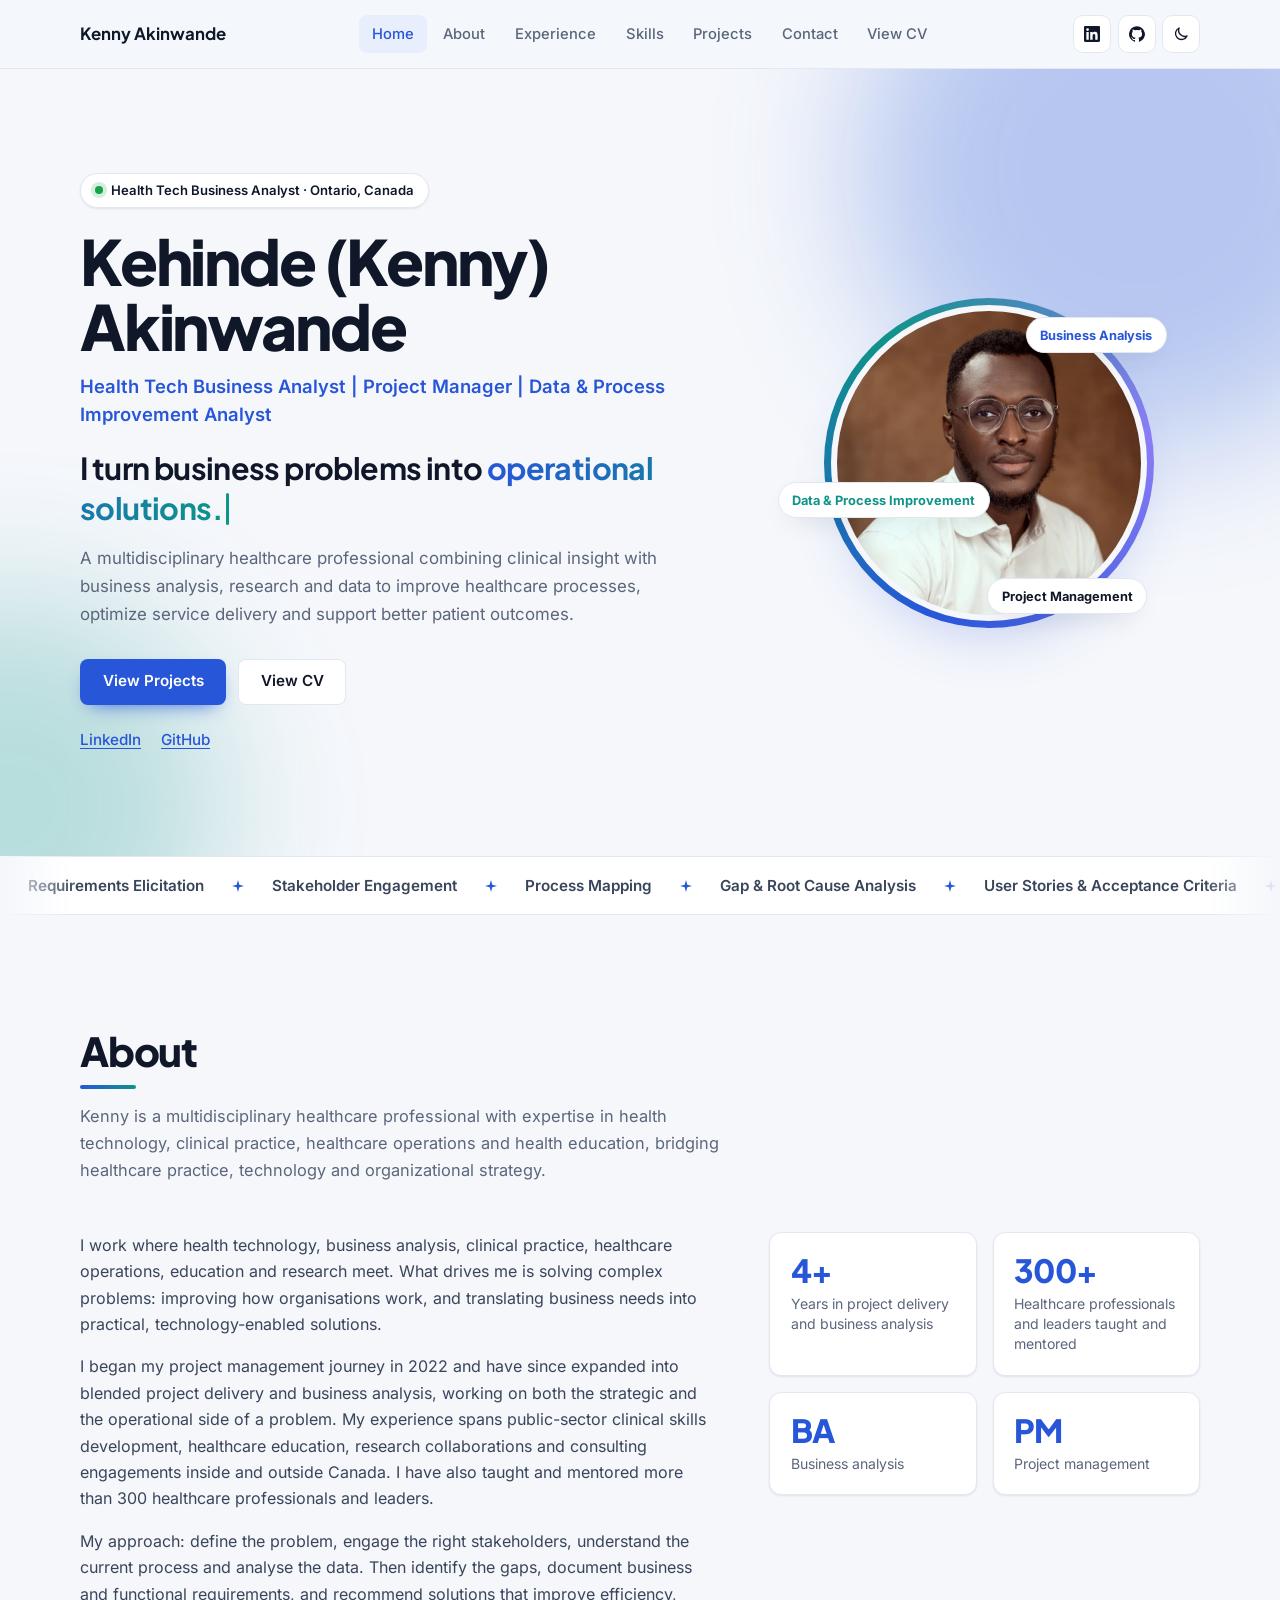
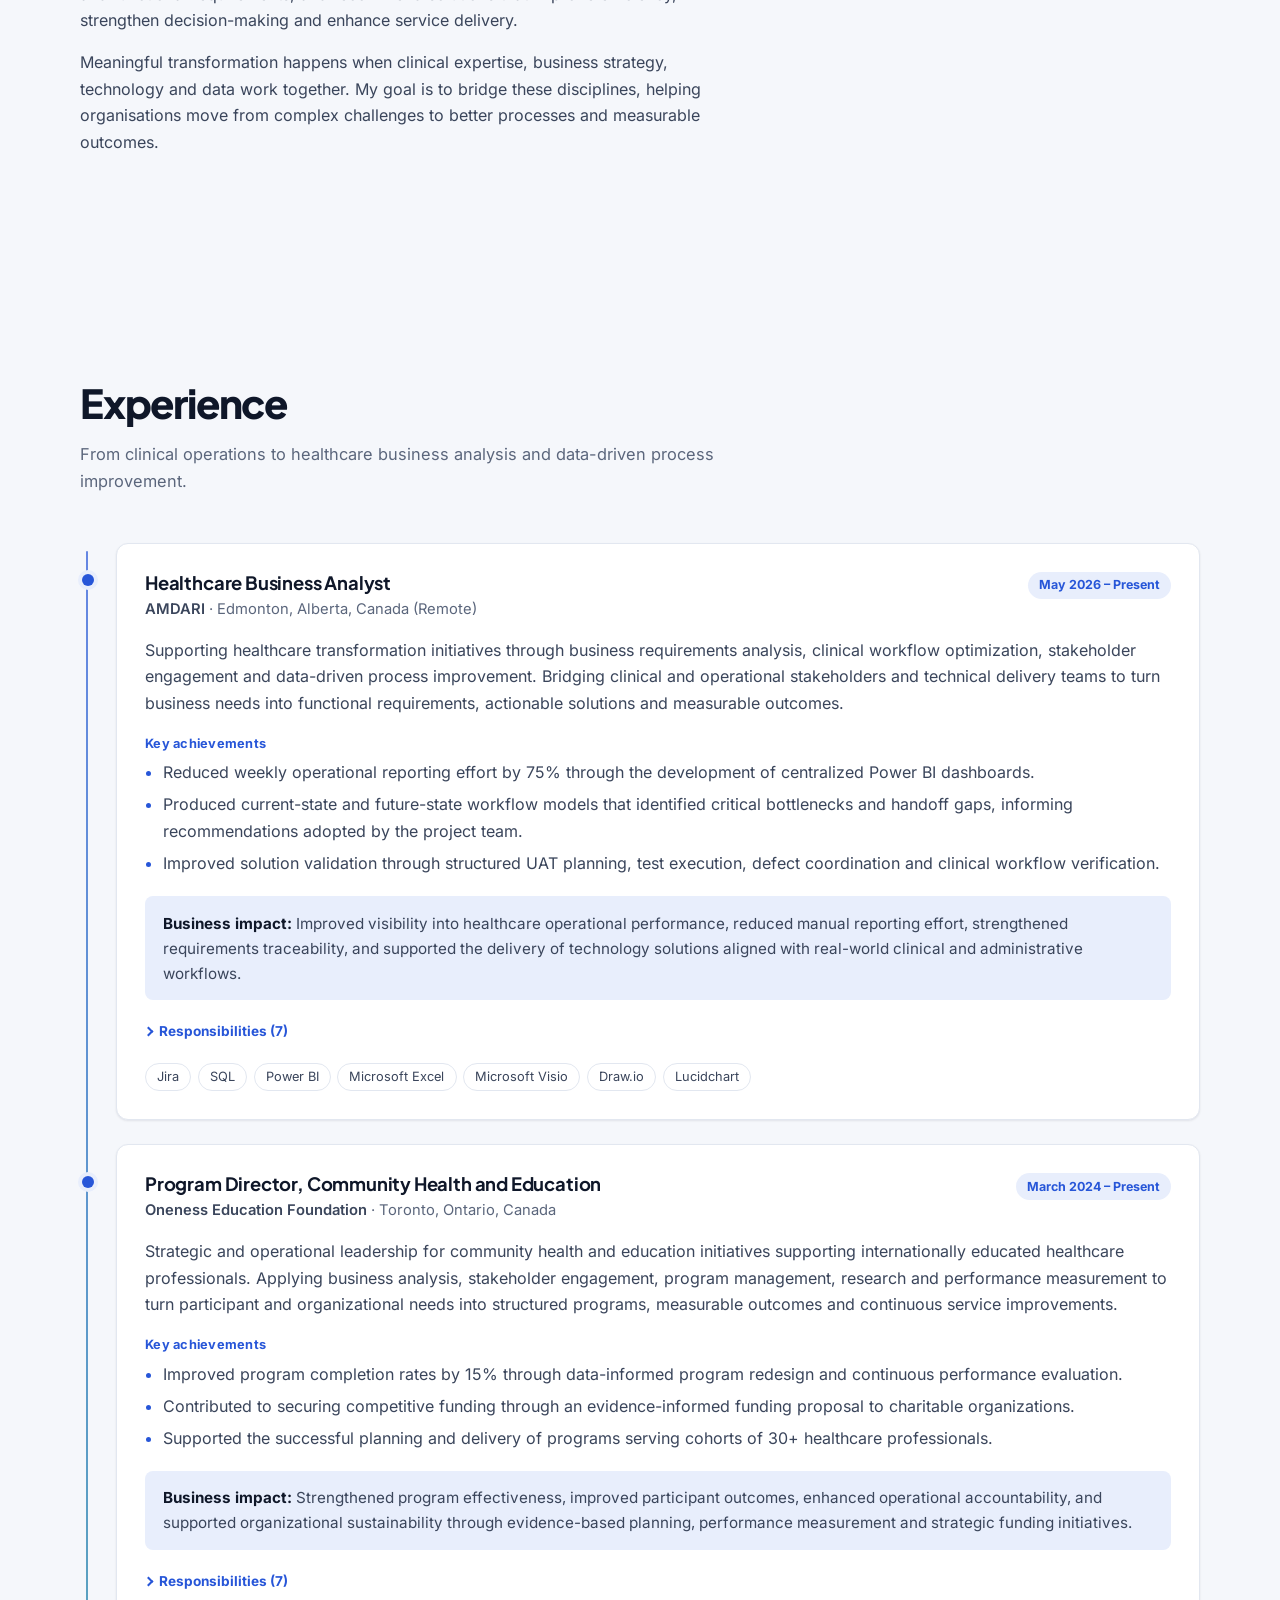
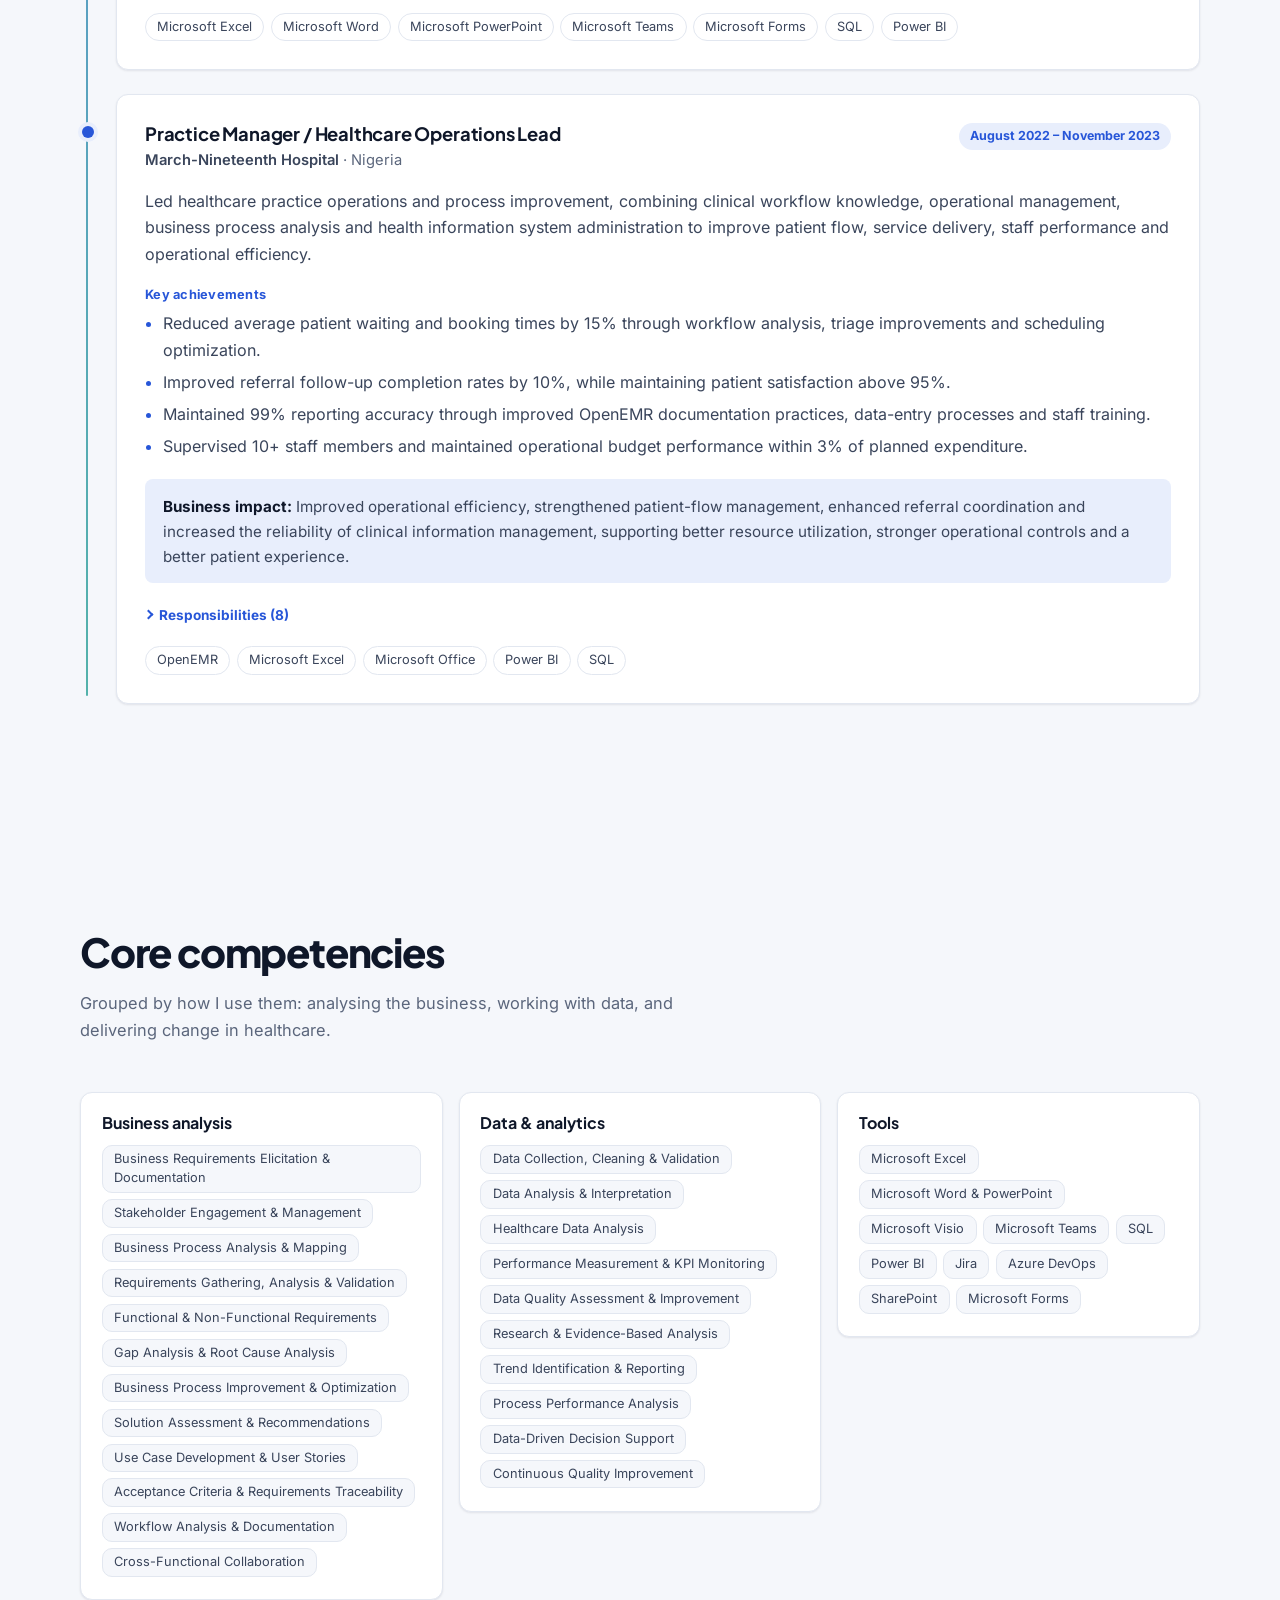
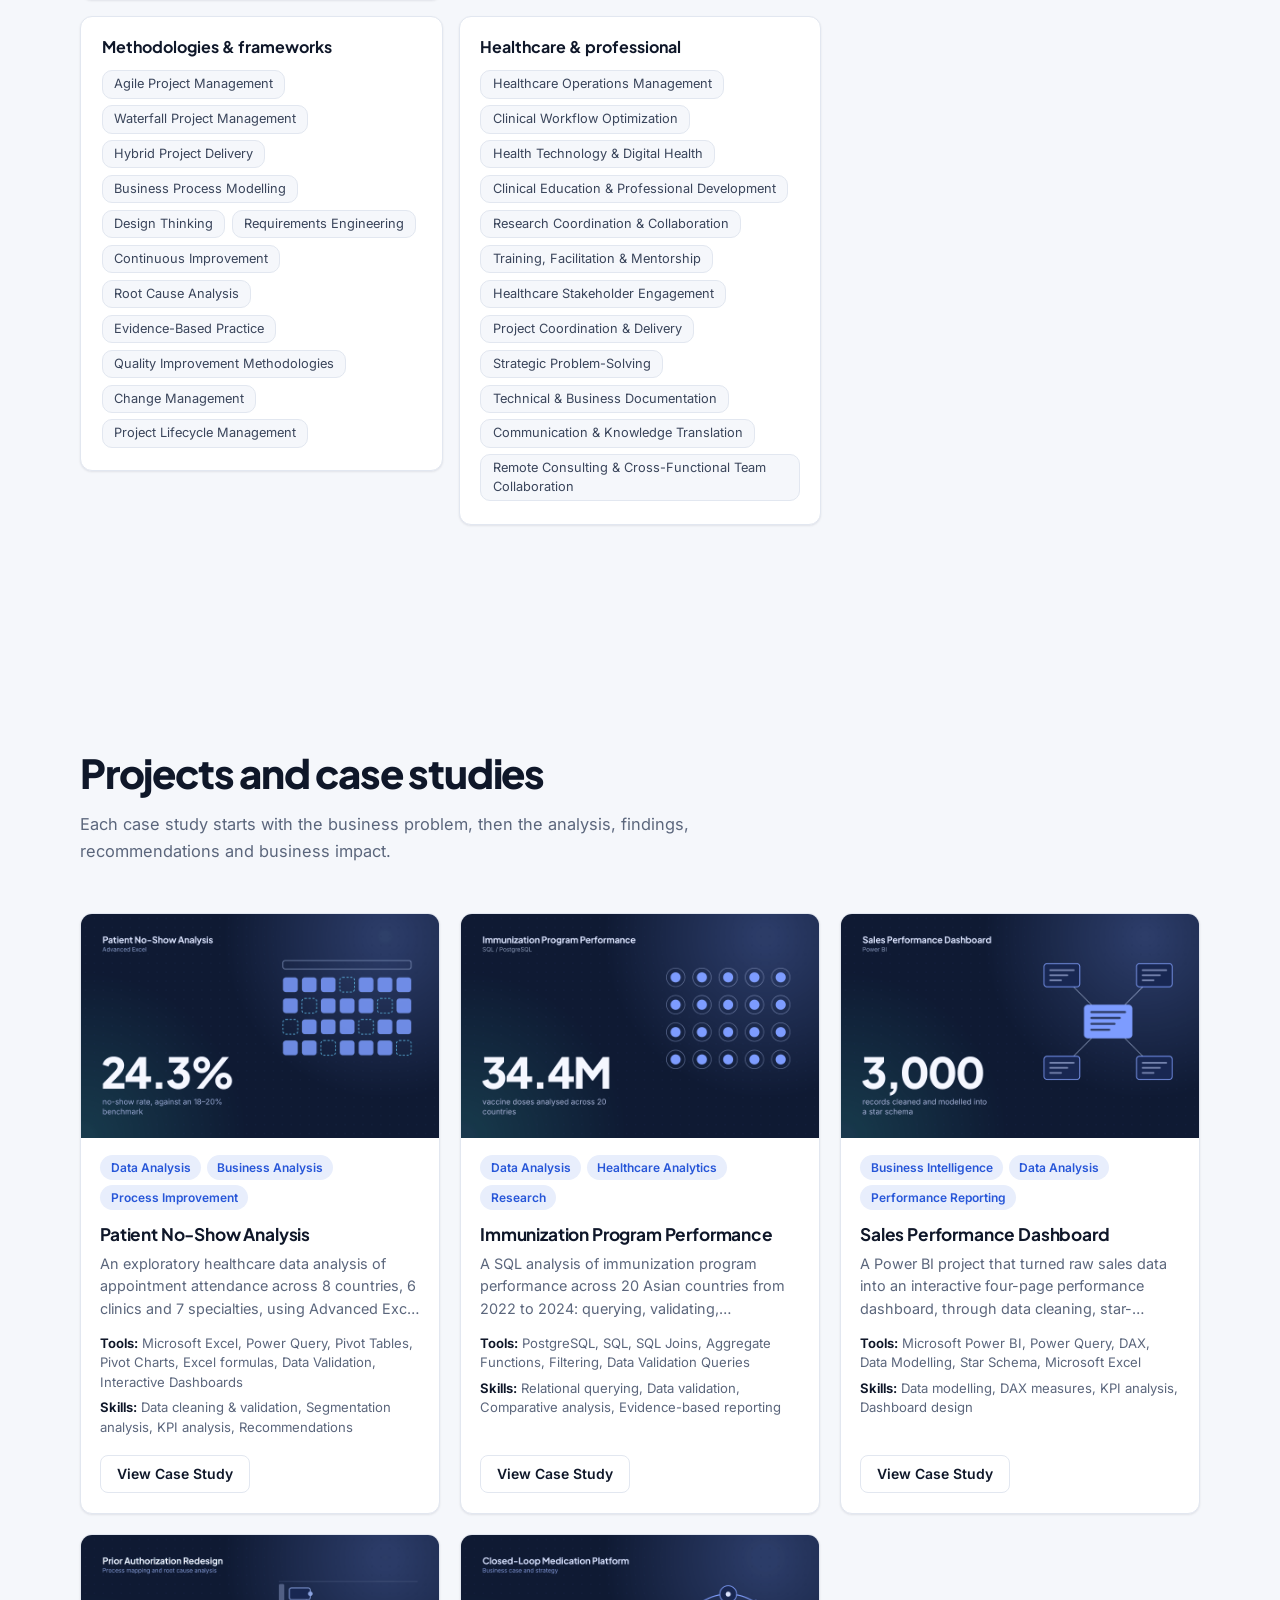
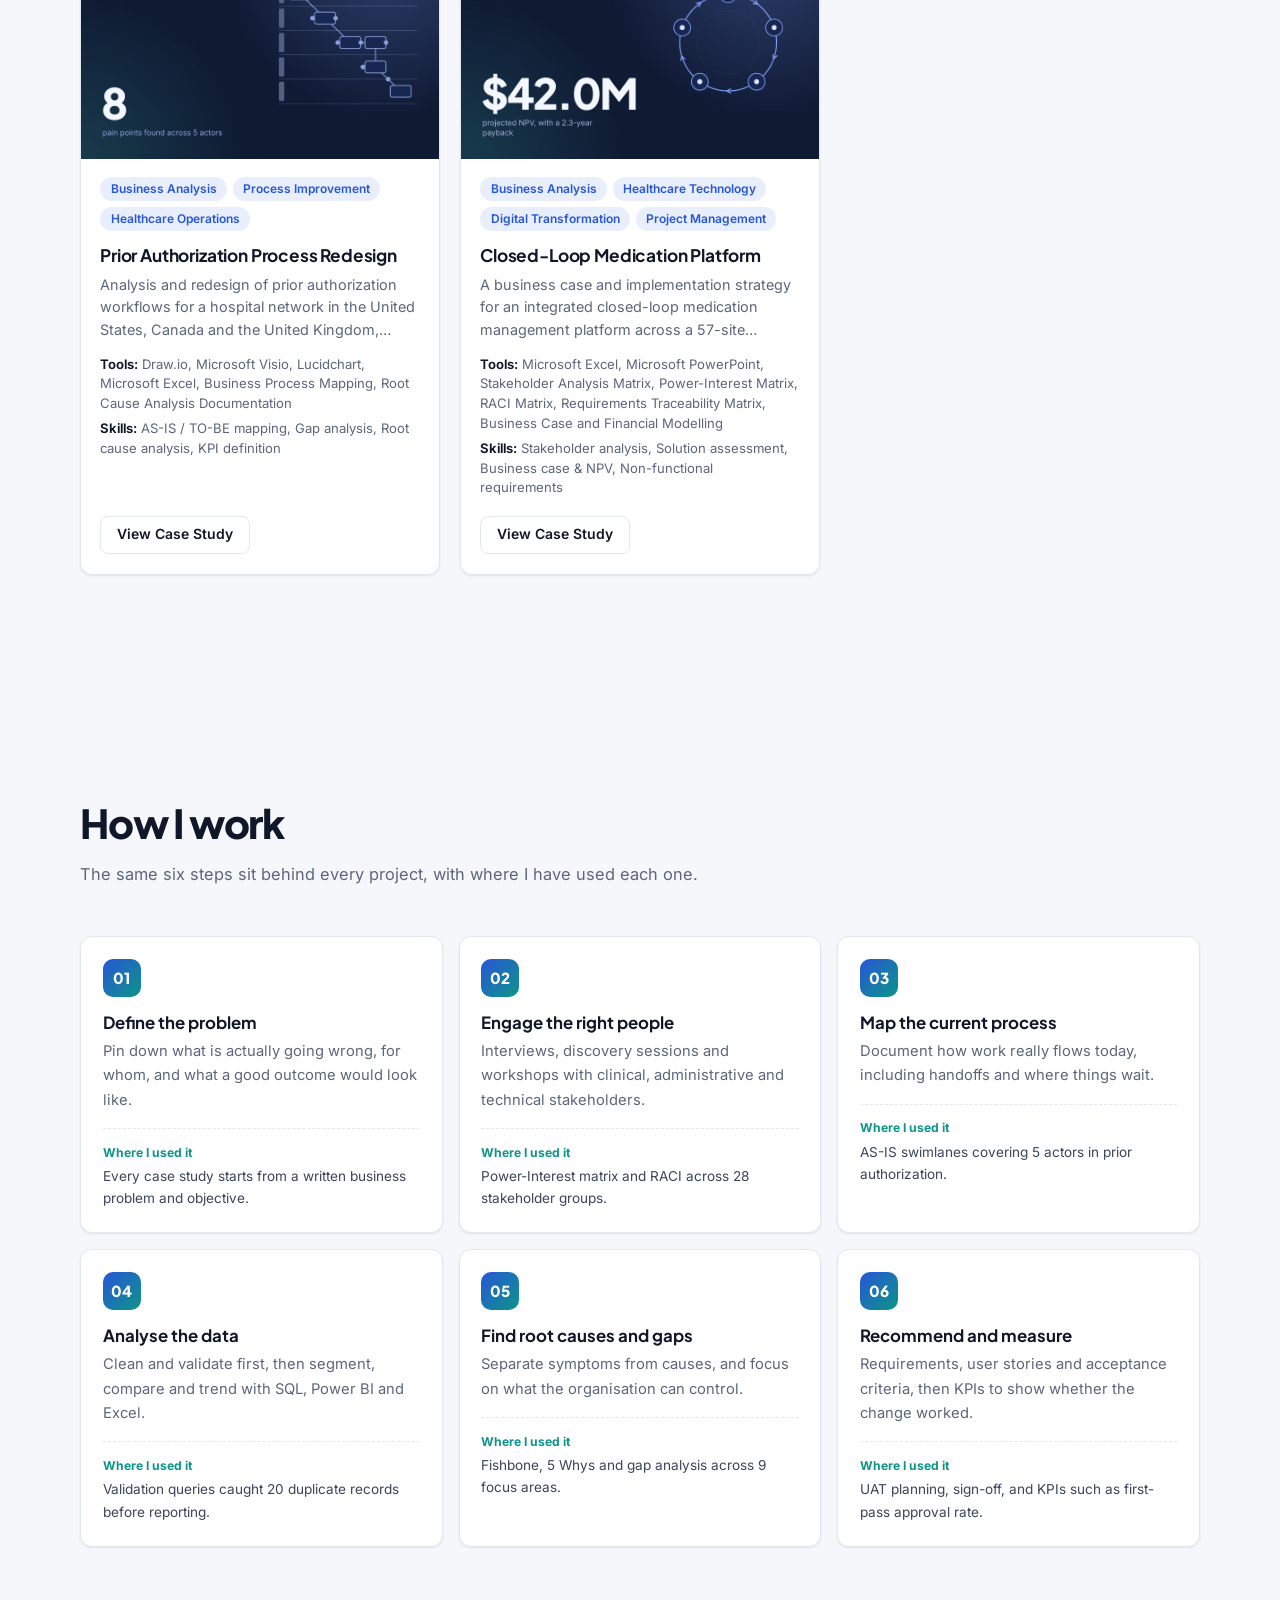
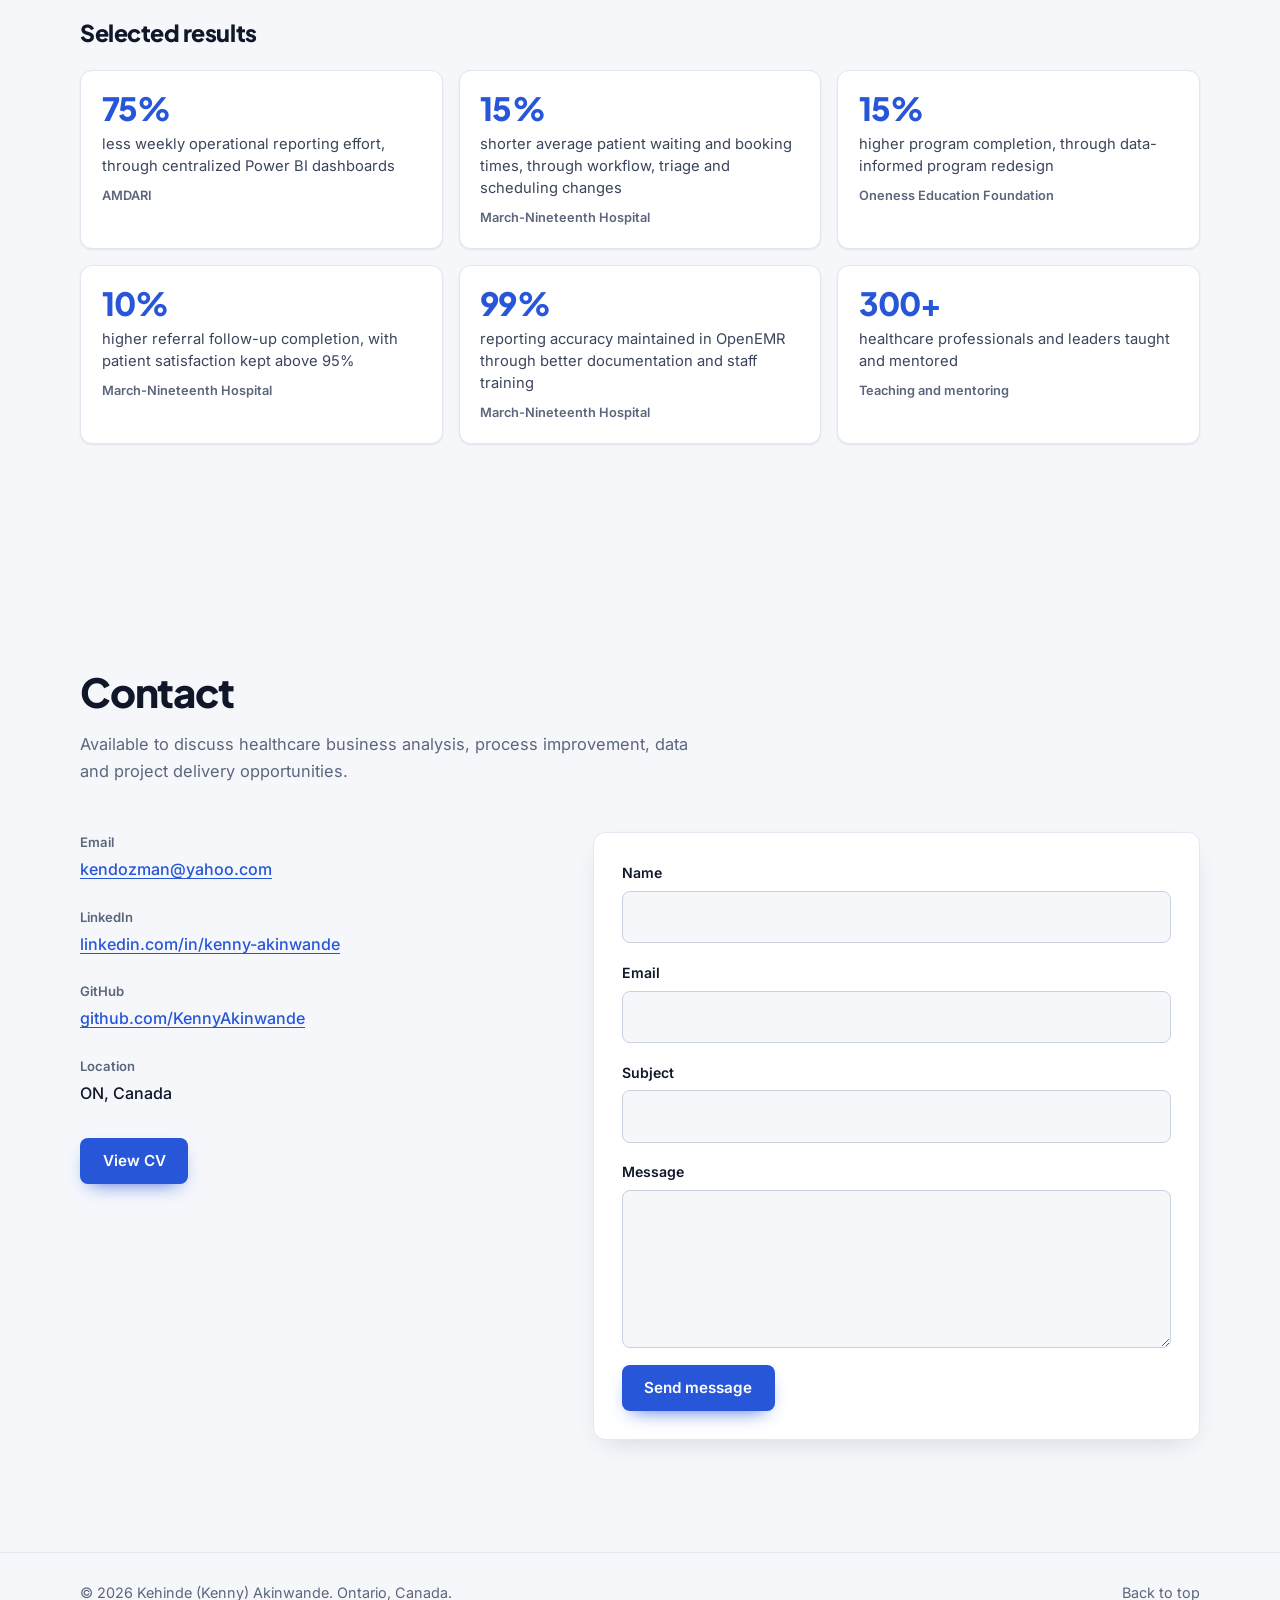
==== index.html @ 768fdff0 "Add files via upload" ====
<!DOCTYPE html>
<html lang="en-CA">
<head>
  <meta charset="utf-8">
  <meta name="viewport" content="width=device-width, initial-scale=1">

  <!-- ===================== EDIT: SEO & SHARING ===================== -->
  <title>Kenny Akinwande | Healthcare Business Analyst</title>
  <meta name="description" content="Kehinde (Kenny) Akinwande is a Health Tech Business Analyst in Ontario, Canada, combining clinical insight with requirements analysis, process improvement and healthcare data analysis.">
  <meta name="author" content="Kehinde (Kenny) Akinwande">
  <!-- EDIT: change this to your live address once GitHub Pages is on -->
  <link rel="canonical" href="https://kennyakinwande.github.io/">

  <meta property="og:type" content="profile">
  <meta property="og:title" content="Kenny Akinwande | Healthcare Business Analyst">
  <meta property="og:description" content="I turn business problems into operational solutions. Requirements, process improvement and healthcare data analysis.">
  <meta property="og:url" content="https://kennyakinwande.github.io/">
  <meta property="og:image" content="https://kennyakinwande.github.io/assets/images/og-image.png">
  <meta property="og:image:width" content="1200">
  <meta property="og:image:height" content="630">
  <meta property="og:locale" content="en_CA">

  <meta name="twitter:card" content="summary_large_image">
  <meta name="twitter:title" content="Kenny Akinwande | Healthcare Business Analyst">
  <meta name="twitter:description" content="I turn business problems into operational solutions. Requirements, process improvement and healthcare data analysis.">
  <meta name="twitter:image" content="https://kennyakinwande.github.io/assets/images/og-image.png">

  <meta name="theme-color" content="#f5f7fb" media="(prefers-color-scheme: light)">
  <meta name="theme-color" content="#0a0d14" media="(prefers-color-scheme: dark)">
  <!-- =============================================================== -->

  <link rel="icon" href="favicon.ico" sizes="any">
  <link rel="icon" type="image/png" sizes="32x32" href="assets/images/favicon-32.png">
  <link rel="apple-touch-icon" href="assets/images/apple-touch-icon.png">

  <link rel="preload" href="assets/fonts/inter-latin-wght-normal.woff2" as="font" type="font/woff2" crossorigin>
  <link rel="preload" href="assets/fonts/plus-jakarta-sans-latin-wght-normal.woff2" as="font" type="font/woff2" crossorigin>
  <link rel="stylesheet" href="assets/css/style.css">

  <!-- Applies your saved light/dark choice before the page paints -->
  <script>
    (function () {
      try {
        var t = localStorage.getItem("theme");
        if (t !== "light" && t !== "dark") {
          t = window.matchMedia("(prefers-color-scheme: dark)").matches ? "dark" : "light";
        }
        document.documentElement.setAttribute("data-theme", t);
      } catch (e) { document.documentElement.setAttribute("data-theme", "light"); }
    })();
  </script>

  <script type="application/ld+json">
  {
    "@context": "https://schema.org",
    "@type": "Person",
    "name": "Kehinde (Kenny) Akinwande",
    "jobTitle": "Healthcare Business Analyst",
    "address": { "@type": "PostalAddress", "addressRegion": "ON", "addressCountry": "CA" },
    "sameAs": ["https://www.linkedin.com/in/kenny-akinwande", "https://github.com/KennyAkinwande"]
  }
  </script>
</head>

<body data-page="home">
  <a class="skip-link" href="#main">Skip to content</a>

  <!-- ============================ NAVIGATION ============================ -->
  <header class="site-header" id="top">
    <nav class="nav container" aria-label="Main">
      <a class="nav__brand" href="#top" data-profile-text="shortName">Kenny Akinwande</a>

      <div class="nav__menu" id="nav-menu">
        <ul class="nav__links">
          <li><a href="#home">Home</a></li>
          <li><a href="#about">About</a></li>
          <li><a href="#experience">Experience</a></li>
          <li><a href="#skills">Skills</a></li>
          <li><a href="#projects">Projects</a></li>
          <li><a href="#contact">Contact</a></li>
          <li><a data-profile-link="resume" href="assets/documents/resume.pdf" target="_blank" rel="noopener">View CV</a></li>
        </ul>
      </div>

      <div class="nav__actions">
        <a class="icon-btn" data-profile-link="linkedin" href="https://www.linkedin.com/in/kenny-akinwande" target="_blank" rel="noopener">
          <svg class="icon icon--fill" viewBox="0 0 24 24" aria-hidden="true"><path d="M20.45 20.45h-3.56v-5.57c0-1.33-.02-3.04-1.85-3.04-1.86 0-2.14 1.45-2.14 2.95v5.66H9.35V9h3.41v1.56h.05c.48-.9 1.64-1.85 3.37-1.85 3.6 0 4.27 2.37 4.27 5.46v6.28zM5.34 7.43a2.06 2.06 0 1 1 0-4.13 2.06 2.06 0 0 1 0 4.13zM7.12 20.45H3.56V9h3.56v11.45zM22.22 0H1.77C.79 0 0 .77 0 1.73v20.54C0 23.23.79 24 1.77 24h20.45c.98 0 1.78-.77 1.78-1.73V1.73C24 .77 23.2 0 22.22 0z"/></svg>
          <span class="visually-hidden">LinkedIn (opens in a new tab)</span>
        </a>
        <a class="icon-btn" data-profile-link="github" href="https://github.com/KennyAkinwande" target="_blank" rel="noopener">
          <svg class="icon icon--fill" viewBox="0 0 24 24" aria-hidden="true"><path d="M12 .3a12 12 0 0 0-3.8 23.38c.6.12.83-.26.83-.57L9 21.07c-3.34.72-4.04-1.61-4.04-1.61-.55-1.39-1.34-1.76-1.34-1.76-1.08-.74.09-.73.09-.73 1.2.09 1.83 1.24 1.83 1.24 1.07 1.83 2.81 1.3 3.5 1 .1-.78.42-1.31.76-1.61-2.67-.3-5.47-1.33-5.47-5.93 0-1.31.47-2.38 1.24-3.22-.14-.3-.54-1.52.1-3.18 0 0 1-.32 3.3 1.23a11.5 11.5 0 0 1 6 0c2.28-1.55 3.29-1.23 3.29-1.23.64 1.66.24 2.88.12 3.18a4.65 4.65 0 0 1 1.23 3.22c0 4.61-2.8 5.63-5.48 5.92.42.36.81 1.1.81 2.22l-.01 3.29c0 .31.2.69.82.57A12 12 0 0 0 12 .3"/></svg>
          <span class="visually-hidden">GitHub (opens in a new tab)</span>
        </a>
        <button class="icon-btn theme-toggle" type="button" aria-pressed="false">
          <svg class="icon icon--moon" viewBox="0 0 24 24" aria-hidden="true"><path d="M20 14.5A8 8 0 0 1 9.5 4a8 8 0 1 0 10.5 10.5z"/></svg>
          <svg class="icon icon--sun" viewBox="0 0 24 24" aria-hidden="true"><circle cx="12" cy="12" r="4"/><path d="M12 2v2M12 20v2M4.9 4.9l1.4 1.4M17.7 17.7l1.4 1.4M2 12h2M20 12h2M4.9 19.1l1.4-1.4M17.7 6.3l1.4-1.4"/></svg>
          <span class="visually-hidden">Dark mode</span>
        </button>
        <button class="icon-btn nav__toggle" type="button" aria-expanded="false" aria-controls="nav-menu">
          <span class="visually-hidden">Menu</span>
          <svg class="icon icon--menu" viewBox="0 0 24 24" aria-hidden="true"><path d="M4 7h16M4 12h16M4 17h16"/></svg>
          <svg class="icon icon--close" viewBox="0 0 24 24" aria-hidden="true"><path d="M6 6l12 12M18 6L6 18"/></svg>
        </button>
      </div>
    </nav>
  </header>

  <main id="main">

    <!-- =============================== HERO =============================== -->
    <section class="hero" id="home" aria-labelledby="hero-name">
      <div class="hero__glow hero__glow--blue" aria-hidden="true"></div>
      <div class="hero__glow hero__glow--teal" aria-hidden="true"></div>

      <div class="container hero__inner">
        <div class="hero__text">
          <!-- EDIT: badge text lives in data.js (heroBadge) -->
          <p class="badge"><span class="badge__dot" aria-hidden="true"></span><span data-hero="badge">Health Tech Business Analyst · Ontario, Canada</span></p>

          <!-- EDIT: name and title -->
          <h1 class="hero__name" id="hero-name">Kehinde (Kenny) Akinwande</h1>
          <p class="hero__title">Health Tech Business Analyst | Project Manager | Data &amp; Process Improvement Analyst</p>

          <!-- EDIT: tagline. The highlighted words are set in data.js (heroTypedText) -->
          <p class="hero__tagline">I turn business problems into <span class="typed"><span class="typed__text" data-hero="typed">operational solutions.</span><span class="typed__caret" aria-hidden="true"></span></span></p>

          <!-- EDIT: short description -->
          <p class="hero__intro">
            A multidisciplinary healthcare professional combining clinical insight with business analysis,
            research and data to improve healthcare processes, optimize service delivery and support better patient outcomes.
          </p>

          <div class="hero__actions">
            <a class="btn btn--primary" href="#projects">View Projects</a>
            <a class="btn btn--outline" data-profile-link="resume" href="assets/documents/resume.pdf" target="_blank" rel="noopener">View CV</a>
          </div>

          <ul class="hero__links">
            <li><a data-profile-link="linkedin" href="https://www.linkedin.com/in/kenny-akinwande" target="_blank" rel="noopener">LinkedIn</a></li>
            <li><a data-profile-link="github" href="https://github.com/KennyAkinwande" target="_blank" rel="noopener">GitHub</a></li>
          </ul>
        </div>

        <figure class="portrait">
          <div class="portrait__ring">
            <!-- EDIT: replace assets/images/profile.jpg to change your photo -->
            <img src="assets/images/profile.jpg" width="864" height="1080" alt="Portrait of Kenny Akinwande" fetchpriority="high">
          </div>
          <!-- Tags are set in data.js (heroTags) -->
          <span class="portrait__tag portrait__tag--1" data-hero-tag="0">Business Analysis</span>
          <span class="portrait__tag portrait__tag--2" data-hero-tag="1">Data &amp; Process Improvement</span>
          <span class="portrait__tag portrait__tag--3" data-hero-tag="2">Project Management</span>
        </figure>
      </div>
    </section>

    <!-- Scrolling skills strip (content: data.js → highlights) -->
    <div class="marquee" aria-label="Key skills">
      <div class="marquee__track" data-render="highlights"></div>
    </div>

    <!-- =============================== ABOUT =============================== -->
    <section class="section" id="about" aria-labelledby="about-title">
      <div class="container">
        <header class="section__head">
          <h2 class="section__title section__title--bar" id="about-title">About</h2>
          <!-- EDIT: short bio -->
          <p class="section__lede">
            Kenny is a multidisciplinary healthcare professional with expertise in health technology, clinical practice,
            healthcare operations and health education, bridging healthcare practice, technology and organizational strategy.
          </p>
        </header>

        <div class="about">
          <!-- EDIT: about text -->
          <div class="about__text prose">
            <p>
              I work where health technology, business analysis, clinical practice, healthcare operations, education and research meet.
              What drives me is solving complex problems: improving how organisations work, and translating business needs into
              practical, technology-enabled solutions.
            </p>
            <p>
              I began my project management journey in 2022 and have since expanded into blended project delivery and business analysis,
              working on both the strategic and the operational side of a problem. My experience spans public-sector clinical skills
              development, healthcare education, research collaborations and consulting engagements inside and outside Canada.
              I have also taught and mentored more than 300 healthcare professionals and leaders.
            </p>
            <p>
              My approach: define the problem, engage the right stakeholders, understand the current process and analyse the data.
              Then identify the gaps, document business and functional requirements, and recommend solutions that improve efficiency,
              strengthen decision-making and enhance service delivery.
            </p>
            <p>
              Meaningful transformation happens when clinical expertise, business strategy, technology and data work together.
              My goal is to bridge these disciplines, helping organisations move from complex challenges to better processes and measurable outcomes.
            </p>
          </div>
          <!-- Stat cards: data.js → aboutStats -->
          <div class="stats" data-render="aboutStats"></div>
        </div>
      </div>
    </section>

    <!-- ============================= EXPERIENCE ============================= -->
    <section class="section" id="experience" aria-labelledby="experience-title">
      <div class="container">
        <header class="section__head">
          <h2 class="section__title" id="experience-title">Experience</h2>
          <p class="section__lede">From clinical operations to healthcare business analysis and data-driven process improvement.</p>
        </header>
        <!-- Content: data.js → experience -->
        <ol class="timeline" data-render="experience"></ol>
      </div>
    </section>

    <!-- =============================== SKILLS =============================== -->
    <section class="section" id="skills" aria-labelledby="skills-title">
      <div class="container">
        <header class="section__head">
          <h2 class="section__title" id="skills-title">Core competencies</h2>
          <p class="section__lede">Grouped by how I use them: analysing the business, working with data, and delivering change in healthcare.</p>
        </header>
        <!-- Content: data.js → competencies -->
        <div class="skills" data-render="competencies"></div>
      </div>
    </section>

    <!-- ============================== PROJECTS ============================== -->
    <section class="section" id="projects" aria-labelledby="projects-title">
      <div class="container">
        <header class="section__head">
          <h2 class="section__title" id="projects-title">Projects and case studies</h2>
          <p class="section__lede">Each case study starts with the business problem, then the analysis, findings, recommendations and business impact.</p>
        </header>
        <!-- Content: data.js → projects -->
        <div class="projects" data-render="projects"></div>
      </div>
    </section>

    <!-- ============================== APPROACH ============================== -->
    <section class="section" id="approach" aria-labelledby="approach-title">
      <div class="container">
        <header class="section__head">
          <h2 class="section__title" id="approach-title">How I work</h2>
          <p class="section__lede">The same six steps sit behind every project, with where I have used each one.</p>
        </header>
        <!-- Content: data.js → approach -->
        <ol class="process" data-render="approach"></ol>

        <h3 class="subhead" id="results-title">Selected results</h3>
        <!-- Content: data.js → results -->
        <div class="results" data-render="results"></div>
      </div>
    </section>

    <!-- =============================== CONTACT =============================== -->
    <section class="section" id="contact" aria-labelledby="contact-title">
      <div class="container">
        <header class="section__head">
          <h2 class="section__title" id="contact-title">Contact</h2>
          <p class="section__lede">Available to discuss healthcare business analysis, process improvement, data and project delivery opportunities.</p>
        </header>

        <div class="contact">
          <div class="contact__info">
            <dl class="contact__list">
              <div>
                <dt>Email</dt>
                <dd><a data-profile-link="email" data-profile-text="email" href="mailto:kendozman@yahoo.com">kendozman@yahoo.com</a></dd>
              </div>
              <div>
                <dt>LinkedIn</dt>
                <dd><a data-profile-link="linkedin" href="https://www.linkedin.com/in/kenny-akinwande" target="_blank" rel="noopener">linkedin.com/in/kenny-akinwande</a></dd>
              </div>
              <div>
                <dt>GitHub</dt>
                <dd><a data-profile-link="github" href="https://github.com/KennyAkinwande" target="_blank" rel="noopener">github.com/KennyAkinwande</a></dd>
              </div>
              <div>
                <dt>Location</dt>
                <dd>ON, Canada</dd>
              </div>
            </dl>
            <a class="btn btn--primary" data-profile-link="resume" href="assets/documents/resume.pdf" target="_blank" rel="noopener">View CV</a>
          </div>

          <!-- Formspree form. The endpoint is set in assets/js/data.js (formspreeEndpoint).
               The action below is used only if JavaScript is turned off. -->
          <form class="form" id="contact-form" action="https://formspree.io/f/mrpqeajv" method="POST" novalidate>
            <div class="field">
              <label for="cf-name">Name</label>
              <input id="cf-name" name="name" type="text" autocomplete="name" required maxlength="100" aria-describedby="cf-name-error">
              <p class="field__error" id="cf-name-error" hidden></p>
            </div>
            <div class="field">
              <label for="cf-email">Email</label>
              <input id="cf-email" name="email" type="email" autocomplete="email" required maxlength="150" aria-describedby="cf-email-error">
              <p class="field__error" id="cf-email-error" hidden></p>
            </div>
            <div class="field">
              <label for="cf-subject">Subject</label>
              <input id="cf-subject" name="subject" type="text" required maxlength="150" aria-describedby="cf-subject-error">
              <p class="field__error" id="cf-subject-error" hidden></p>
            </div>
            <div class="field">
              <label for="cf-message">Message</label>
              <textarea id="cf-message" name="message" rows="5" required minlength="10" maxlength="5000" aria-describedby="cf-message-error"></textarea>
              <p class="field__error" id="cf-message-error" hidden></p>
            </div>

            <!-- Spam trap: real visitors never see or fill this -->
            <div class="visually-hidden" aria-hidden="true">
              <label for="cf-gotcha">Leave this field empty</label>
              <input id="cf-gotcha" type="text" name="_gotcha" tabindex="-1" autocomplete="off">
            </div>
            <input type="hidden" name="_subject" value="New message from your portfolio">

            <div class="form__footer">
              <button class="btn btn--primary" type="submit">
                <span class="btn__label">Send message</span>
                <span class="spinner" aria-hidden="true"></span>
              </button>
              <p class="form__status" role="status" aria-live="polite"></p>
            </div>
          </form>
        </div>
      </div>
    </section>
  </main>

  <!-- ============================== FOOTER ============================== -->
  <footer class="site-footer">
    <div class="container site-footer__inner">
      <p>&copy; <span data-year>2026</span> <span data-profile-text="name">Kehinde (Kenny) Akinwande</span>. <span data-profile-text="location">Ontario, Canada</span>.</p>
      <a href="#top">Back to top</a>
    </div>
  </footer>

  <script src="assets/js/data.js"></script>
  <script src="assets/js/script.js"></script>
</body>
</html>
---- assets/css/style.css ----
/* =====================================================================
   Kenny Akinwande: Portfolio stylesheet
   ---------------------------------------------------------------------
   1. Fonts             6. Hero & skills strip     11. Contact form
   2. Design tokens     7. About                   12. Case-study pages
   3. Base              8. Experience timeline     13. Motion
   4. Utilities         9. Skills & projects       14. Responsive
   5. Header & nav     10. How I work & results
   ===================================================================== */

/* ---------------------------------------------------------------------
   1. FONTS  (self-hosted so the site also works offline)
   To change fonts: replace the files in assets/fonts/, then update the
   two @font-face blocks and --font-display / --font-body below.
   --------------------------------------------------------------------- */
@font-face {
  font-family: "Inter";
  src: url("../fonts/inter-latin-wght-normal.woff2") format("woff2-variations"),
       url("../fonts/inter-latin-wght-normal.woff2") format("woff2");
  font-weight: 100 900;
  font-style: normal;
  font-display: swap;
}
@font-face {
  font-family: "Plus Jakarta Sans";
  src: url("../fonts/plus-jakarta-sans-latin-wght-normal.woff2") format("woff2-variations"),
       url("../fonts/plus-jakarta-sans-latin-wght-normal.woff2") format("woff2");
  font-weight: 200 800;
  font-style: normal;
  font-display: swap;
}

/* ---------------------------------------------------------------------
   2. DESIGN TOKENS: change colours here
   --------------------------------------------------------------------- */
:root {
  /* Light theme */
  --bg: #f5f7fb;
  --surface: #ffffff;
  --surface-2: #eef2f9;
  --text: #0f1729;          /* headings */
  --text-2: #3a455b;        /* body text */
  --muted: #5b667c;         /* secondary text */
  --line: #e2e7f0;          /* borders */
  --line-strong: #c9d1df;   /* input borders */
  --accent: #2756d8;        /* clinical blue: buttons, links, highlights */
  --accent-hover: #1d45b8;
  --accent-text: #ffffff;   /* text on accent */
  --accent-soft: #e8eefc;
  --teal: #0e9488;          /* secondary accent */
  --teal-soft: #e0f4f1;
  --dot: #16a34a;           /* badge status dot */
  --danger: #c4321c;
  --success: #0e8a6e;
  --glow-blue: rgba(39, 86, 216, .30);
  --glow-teal: rgba(14, 148, 136, .26);
  --shadow-sm: 0 1px 2px rgba(15, 23, 41, .05), 0 1px 3px rgba(15, 23, 41, .04);
  --shadow-md: 0 10px 28px -12px rgba(15, 23, 41, .18);

  --font-display: "Plus Jakarta Sans", "Inter", system-ui, sans-serif;
  --font-body: "Inter", system-ui, -apple-system, "Segoe UI", Roboto, Arial, sans-serif;

  --container: 1120px;
  --gutter: clamp(1.25rem, 4vw, 2rem);
  --section-space: clamp(4.5rem, 3rem + 5vw, 7rem);
  --header-h: 68px;
  --radius-sm: 8px;
  --radius: 12px;
  --radius-lg: 16px;
  --ease: cubic-bezier(.2, .7, .2, 1);
  color-scheme: light;
}

[data-theme="dark"] {
  --bg: #0a0e15;
  --surface: #121823;
  --surface-2: #182030;
  --text: #edf0f6;
  --text-2: #c5ccd9;
  --muted: #98a2b6;
  --line: #232c3b;
  --line-strong: #344055;
  --accent: #7d9cff;
  --accent-hover: #9bb3ff;
  --accent-text: #0a0e15;
  --accent-soft: #172041;
  --teal: #3fd6c4;
  --teal-soft: #11302d;
  --dot: #34d399;
  --danger: #ff9b8a;
  --success: #3fd6c4;
  --glow-blue: rgba(96, 128, 255, .42);
  --glow-teal: rgba(45, 212, 191, .30);
  --shadow-sm: 0 1px 2px rgba(0, 0, 0, .3);
  --shadow-md: 0 14px 34px -14px rgba(0, 0, 0, .6);
  color-scheme: dark;
}

/* ---------------------------------------------------------------------
   3. BASE
   --------------------------------------------------------------------- */
*, *::before, *::after { box-sizing: border-box; }
html { -webkit-text-size-adjust: 100%; scroll-padding-top: calc(var(--header-h) + 12px); }
@media (prefers-reduced-motion: no-preference) { html { scroll-behavior: smooth; } }

body {
  margin: 0;
  background: var(--bg);
  color: var(--text-2);
  font-family: var(--font-body);
  font-size: 1rem;
  line-height: 1.65;
  -webkit-font-smoothing: antialiased;
  text-rendering: optimizeLegibility;
  overflow-x: hidden;
  transition: background-color .3s var(--ease), color .3s var(--ease);
}
h1, h2, h3, h4 { margin: 0; color: var(--text); font-family: var(--font-display); line-height: 1.2; }
p { margin: 0; }
ul, ol { margin: 0; padding: 0; }
img { display: block; max-width: 100%; height: auto; }
a { color: var(--accent); text-underline-offset: 3px; text-decoration-thickness: 1px; }
a:hover { color: var(--accent-hover); }
:focus-visible { outline: 2px solid var(--accent); outline-offset: 3px; border-radius: 6px; }
::selection { background: var(--accent-soft); color: var(--text); }

/* ---------------------------------------------------------------------
   4. UTILITIES & SHARED COMPONENTS
   --------------------------------------------------------------------- */
.container { width: 100%; max-width: calc(var(--container) + var(--gutter) * 2); margin-inline: auto; padding-inline: var(--gutter); }
.visually-hidden {
  position: absolute !important; width: 1px; height: 1px; padding: 0; margin: -1px;
  overflow: hidden; clip: rect(0 0 0 0); white-space: nowrap; border: 0;
}
.skip-link {
  position: absolute; left: 1rem; top: -100px; z-index: 100;
  padding: .6rem 1rem; border-radius: var(--radius-sm);
  background: var(--accent); color: var(--accent-text); font-weight: 600; text-decoration: none;
}
.skip-link:focus { top: 1rem; color: var(--accent-text); }

.icon { width: 18px; height: 18px; flex: none; fill: none; stroke: currentColor; stroke-width: 1.8; stroke-linecap: round; stroke-linejoin: round; }
.icon--fill { fill: currentColor; stroke: none; width: 16px; height: 16px; }

/* Buttons */
.btn {
  display: inline-flex; align-items: center; justify-content: center; gap: .5rem;
  min-height: 46px; padding: .7rem 1.35rem;
  border: 1px solid transparent; border-radius: var(--radius-sm);
  font: 600 .95rem/1.2 var(--font-body);
  text-decoration: none; cursor: pointer;
  transition: background-color .2s var(--ease), border-color .2s var(--ease), color .2s var(--ease), transform .2s var(--ease), box-shadow .2s var(--ease);
}
.btn:active { transform: translateY(1px); }
.btn--primary { background: var(--accent); color: var(--accent-text); box-shadow: 0 8px 20px -10px var(--accent); }
.btn--primary:hover { background: var(--accent-hover); color: var(--accent-text); }
.btn--outline { background: var(--surface); color: var(--text); border-color: var(--line); }
.btn--outline:hover { border-color: var(--accent); color: var(--accent); }
.btn--small { min-height: 38px; padding: .45rem 1rem; font-size: .875rem; }

/* Chips & tags */
.chips { display: flex; flex-wrap: wrap; gap: .4rem; list-style: none; padding: 0; }
.chip {
  display: inline-block; padding: .25rem .7rem;
  border: 1px solid var(--line); border-radius: 999px;
  background: var(--surface); color: var(--text-2);
  font-size: .8rem; line-height: 1.45;
}
.skills .chip { background: var(--bg); border-radius: 10px; }
.tags { display: flex; flex-wrap: wrap; gap: .35rem; list-style: none; padding: 0; }
.tag {
  padding: .2rem .65rem; border-radius: 999px;
  background: var(--accent-soft); color: var(--accent);
  font-size: .75rem; font-weight: 600; line-height: 1.5;
}

/* Cards */
.card {
  background: var(--surface);
  border: 1px solid var(--line);
  border-radius: var(--radius);
  box-shadow: var(--shadow-sm);
}

/* ---------------------------------------------------------------------
   5. HEADER & NAVIGATION
   --------------------------------------------------------------------- */
.site-header {
  position: sticky; top: 0; z-index: 50;
  background: color-mix(in srgb, var(--bg) 82%, transparent);
  -webkit-backdrop-filter: saturate(160%) blur(14px);
  backdrop-filter: saturate(160%) blur(14px);
  border-bottom: 1px solid var(--line);
}
.nav { height: var(--header-h); display: flex; align-items: center; gap: 1.5rem; }
.nav__brand { font-family: var(--font-display); font-weight: 700; font-size: 1.05rem; color: var(--text); text-decoration: none; white-space: nowrap; }
.nav__brand:hover { color: var(--text); }
.nav__menu { flex: 1; display: flex; justify-content: center; }
.nav__links { display: flex; gap: .25rem; list-style: none; }
.nav__links a {
  display: block; padding: .45rem .8rem; border-radius: var(--radius-sm);
  color: var(--muted); font-size: .92rem; font-weight: 500; text-decoration: none;
  transition: color .2s var(--ease), background-color .2s var(--ease);
}
.nav__links a:hover { color: var(--text); background: var(--surface-2); }
.nav__links a.is-active { color: var(--accent); background: var(--accent-soft); }
.nav__actions { display: flex; align-items: center; gap: .4rem; margin-left: auto; }
.icon-btn {
  display: inline-grid; place-items: center;
  width: 38px; height: 38px;
  border: 1px solid var(--line); border-radius: 10px;
  background: var(--surface); color: var(--text);
  cursor: pointer; text-decoration: none;
  transition: border-color .2s var(--ease), color .2s var(--ease);
}
.icon-btn:hover { border-color: var(--accent); color: var(--accent); }
.theme-toggle .icon--sun { display: none; }
[data-theme="dark"] .theme-toggle .icon--sun { display: block; }
[data-theme="dark"] .theme-toggle .icon--moon { display: none; }
.nav__toggle { display: none; }
.nav__toggle .icon { width: 20px; height: 20px; }
.nav__toggle .icon--close { display: none; }
.nav__toggle[aria-expanded="true"] .icon--menu { display: none; }
.nav__toggle[aria-expanded="true"] .icon--close { display: block; }

/* ---------------------------------------------------------------------
   6. HERO & SKILLS STRIP
   --------------------------------------------------------------------- */
.hero { position: relative; overflow: hidden; isolation: isolate; }
.hero__glow { position: absolute; z-index: -1; border-radius: 50%; filter: blur(70px); pointer-events: none; }
.hero__glow--blue { width: 560px; height: 560px; right: -140px; top: -180px; background: var(--glow-blue); }
.hero__glow--teal { width: 420px; height: 420px; left: -200px; bottom: -160px; background: var(--glow-teal); }

.hero__inner {
  display: grid;
  grid-template-columns: minmax(0, 1.35fr) minmax(0, .9fr);
  gap: clamp(2rem, 5vw, 4rem);
  align-items: center;
  padding-block: clamp(3.5rem, 2.5rem + 5vw, 6.5rem);
}

.badge {
  display: inline-flex; align-items: center; gap: .55rem;
  padding: .35rem .85rem;
  border: 1px solid var(--line); border-radius: 999px;
  background: var(--surface); box-shadow: var(--shadow-sm);
  color: var(--text); font-size: .82rem; font-weight: 600;
}
.badge__dot { width: 8px; height: 8px; border-radius: 50%; background: var(--dot); box-shadow: 0 0 0 4px color-mix(in srgb, var(--dot) 18%, transparent); }

.hero__name {
  margin-top: 1.25rem;
  font-size: clamp(2.4rem, 1.6rem + 3.4vw, 3.9rem);
  font-weight: 800;
  letter-spacing: -.035em;
  line-height: 1.05;
}
.hero__title { margin-top: .9rem; color: var(--accent); font-weight: 600; font-size: clamp(1rem, .95rem + .3vw, 1.15rem); line-height: 1.5; }
.hero__tagline {
  margin-top: 1.25rem;
  font-family: var(--font-display);
  font-size: clamp(1.35rem, 1.1rem + 1.1vw, 1.9rem);
  font-weight: 700; letter-spacing: -.02em; line-height: 1.3;
  color: var(--text);
}
.typed__text {
  background: linear-gradient(90deg, var(--accent), var(--teal));
  -webkit-background-clip: text; background-clip: text;
  color: transparent;
}
.typed__caret {
  display: inline-block; width: 3px; height: 1.05em; margin-left: 4px;
  vertical-align: -0.15em; border-radius: 2px; background: var(--teal);
}
.hero__intro { margin-top: 1.1rem; max-width: 56ch; color: var(--muted); font-size: 1.05rem; }
.hero__actions { display: flex; flex-wrap: wrap; gap: .75rem; margin-top: 1.9rem; }
.hero__links { display: flex; gap: 1.25rem; margin-top: 1.4rem; list-style: none; font-size: .95rem; font-weight: 500; }
.hero__links a { text-decoration: underline; }

/* Portrait with gradient ring and floating tags */
.portrait { position: relative; margin: 0; justify-self: center; width: min(100%, 330px); aspect-ratio: 1; }
.portrait__ring {
  width: 100%; height: 100%; padding: 7px; border-radius: 50%;
  background: conic-gradient(from 200deg, var(--accent), var(--teal), #8b7cf6, var(--accent));
  box-shadow: 0 30px 60px -30px var(--glow-blue);
}
.portrait__ring img {
  width: 100%; height: 100%; border-radius: 50%;
  object-fit: cover; object-position: 50% 22%;
  border: 6px solid var(--bg); background: var(--surface-2);
}
.portrait__tag {
  position: absolute;
  padding: .4rem .85rem; border-radius: 999px;
  background: var(--surface); border: 1px solid var(--line); box-shadow: var(--shadow-md);
  color: var(--accent); font-size: .8rem; font-weight: 700; white-space: nowrap;
}
.portrait__tag--1 { top: 6%; right: -4%; }
.portrait__tag--2 { top: 56%; left: -14%; color: var(--teal); }
.portrait__tag--3 { bottom: 4%; right: 2%; color: var(--text); }

/* Skills strip */
.marquee {
  overflow: hidden;
  border-block: 1px solid var(--line);
  background: var(--surface);
  -webkit-mask-image: linear-gradient(90deg, transparent, #000 6%, #000 94%, transparent);
  mask-image: linear-gradient(90deg, transparent, #000 6%, #000 94%, transparent);
}
.marquee__track { display: flex; width: max-content; }
.marquee__group { display: flex; align-items: center; list-style: none; padding: 0; margin: 0; }
.marquee__group li {
  display: flex; align-items: center; gap: 1.75rem;
  padding: 1rem 0 1rem 1.75rem;
  color: var(--text-2); font-weight: 600; font-size: .95rem; white-space: nowrap;
}
.marquee__group li::after {
  content: ""; width: 12px; height: 12px; flex: none;
  background: var(--accent);
  -webkit-mask: url("data:image/svg+xml,%3Csvg xmlns='http://www.w3.org/2000/svg' viewBox='0 0 24 24'%3E%3Cpath d='M12 0l2.6 9.4L24 12l-9.4 2.6L12 24l-2.6-9.4L0 12l9.4-2.6z'/%3E%3C/svg%3E") center / contain no-repeat;
  mask: url("data:image/svg+xml,%3Csvg xmlns='http://www.w3.org/2000/svg' viewBox='0 0 24 24'%3E%3Cpath d='M12 0l2.6 9.4L24 12l-9.4 2.6L12 24l-2.6-9.4L0 12l9.4-2.6z'/%3E%3C/svg%3E") center / contain no-repeat;
}

/* ---------------------------------------------------------------------
   SECTIONS (shared)
   --------------------------------------------------------------------- */
.section { padding-block: var(--section-space); }
.section__head { max-width: 640px; margin-bottom: clamp(2rem, 4vw, 3rem); }
.section__title { font-size: clamp(1.9rem, 1.5rem + 1.6vw, 2.5rem); font-weight: 800; letter-spacing: -.03em; }
.section__title--bar::after {
  content: ""; display: block; width: 56px; height: 4px; margin-top: .6rem; border-radius: 4px;
  background: linear-gradient(90deg, var(--accent), var(--teal));
}
.section__lede { margin-top: .9rem; color: var(--muted); font-size: 1.02rem; }
.subhead { margin: clamp(3rem, 6vw, 4.5rem) 0 1.5rem; font-size: 1.45rem; font-weight: 800; letter-spacing: -.02em; }
.prose p + p { margin-top: 1rem; }

/* ---------------------------------------------------------------------
   7. ABOUT
   --------------------------------------------------------------------- */
.about { display: grid; grid-template-columns: minmax(0, 1.25fr) minmax(0, .85fr); gap: clamp(2rem, 5vw, 3.5rem); align-items: start; }
.about__text { max-width: 64ch; }
.stats { display: grid; grid-template-columns: 1fr 1fr; gap: 1rem; }
.stat { padding: 1.25rem 1.3rem; }
.stat__value {
  font-family: var(--font-display); font-weight: 800; font-size: 2rem; letter-spacing: -.03em; line-height: 1.1;
  color: var(--accent);
}
.stat__label { margin-top: .35rem; color: var(--muted); font-size: .88rem; line-height: 1.45; }

/* ---------------------------------------------------------------------
   8. EXPERIENCE TIMELINE
   --------------------------------------------------------------------- */
.timeline { position: relative; list-style: none; padding-left: 2.25rem; display: grid; gap: 1.5rem; }
.timeline::before {
  content: ""; position: absolute; left: 6px; top: 8px; bottom: 8px; width: 2px; border-radius: 2px;
  background: linear-gradient(180deg, var(--accent), var(--teal));
  opacity: .7;
}
.job { position: relative; padding: clamp(1.25rem, 3vw, 1.75rem); }
.job::before {
  content: ""; position: absolute; left: calc(-2.25rem + 1px); top: 1.9rem;
  width: 12px; height: 12px; border-radius: 50%;
  background: var(--accent); box-shadow: 0 0 0 4px var(--accent-soft);
}
.job__top { display: flex; flex-wrap: wrap; justify-content: space-between; gap: .5rem 1rem; align-items: flex-start; }
.job__role { font-size: 1.15rem; font-weight: 700; letter-spacing: -.01em; }
.job__company { margin-top: .15rem; color: var(--muted); font-size: .92rem; }
.job__company strong { color: var(--text-2); font-weight: 600; }
.job__dates {
  flex: none; padding: .2rem .7rem; border-radius: 999px;
  background: var(--accent-soft); color: var(--accent);
  font-size: .78rem; font-weight: 700; white-space: nowrap;
}
.job__summary { margin-top: 1rem; }
.job__label { margin: 1.25rem 0 .5rem; color: var(--accent); font-family: var(--font-body); font-size: .8rem; font-weight: 700; letter-spacing: .02em; }
.job ul:not(.chips) { padding-left: 1.15rem; display: grid; gap: .35rem; list-style: disc; }
.job ul:not(.chips) li::marker { color: var(--accent); }
.job__impact { margin-top: 1.25rem; padding: .9rem 1.1rem; border-radius: var(--radius-sm); background: var(--accent-soft); color: var(--text-2); font-size: .95rem; }
.job__impact strong { color: var(--text); }
.details { margin-top: 1rem; }
.details summary {
  display: inline-flex; align-items: center; gap: .45rem; cursor: pointer; list-style: none;
  color: var(--accent); font-size: .85rem; font-weight: 700;
}
.details summary::-webkit-details-marker { display: none; }
.details summary::before {
  content: ""; width: 7px; height: 7px; border-right: 2px solid currentColor; border-bottom: 2px solid currentColor;
  transform: rotate(-45deg); transition: transform .2s var(--ease);
}
.details[open] summary::before { transform: rotate(45deg); }
.details ul { margin-top: .6rem; }
.job__tools { margin-top: 1.25rem; }

/* ---------------------------------------------------------------------
   9. SKILLS & PROJECTS
   --------------------------------------------------------------------- */
.skills { display: grid; grid-template-columns: repeat(3, minmax(0, 1fr)); gap: 1rem; align-items: start; }
.skill-group { padding: 1.25rem 1.3rem 1.4rem; }
.skill-group__title { font-size: 1rem; font-weight: 700; margin-bottom: .85rem; }

.projects { display: grid; grid-template-columns: repeat(3, minmax(0, 1fr)); gap: 1.25rem; }
.project {
  display: flex; flex-direction: column; overflow: hidden;
  transition: transform .25s var(--ease), box-shadow .25s var(--ease), border-color .25s var(--ease);
}
.project:hover { transform: translateY(-4px); box-shadow: var(--shadow-md); border-color: color-mix(in srgb, var(--accent) 35%, var(--line)); }
.project__media { display: block; aspect-ratio: 16 / 10; overflow: hidden; background: var(--surface-2); }
.project__media img { width: 100%; height: 100%; object-fit: cover; transition: transform .5s var(--ease); }
.project:hover .project__media img { transform: scale(1.04); }
.project__body { flex: 1; display: flex; flex-direction: column; padding: 1.1rem 1.2rem 1.25rem; }
.project__title { margin-top: .8rem; font-size: 1.08rem; font-weight: 700; letter-spacing: -.01em; line-height: 1.3; }
.project__title a { color: var(--text); text-decoration: none; }
.project__title a:hover { color: var(--accent); }
.project__summary {
  margin-top: .5rem; color: var(--muted); font-size: .9rem; line-height: 1.55;
  display: -webkit-box; -webkit-line-clamp: 3; -webkit-box-orient: vertical; overflow: hidden;
}
.project__meta { margin-top: .85rem; font-size: .82rem; color: var(--muted); line-height: 1.5; }
.project__meta strong { color: var(--text); font-weight: 650; }
.project__meta + .project__meta { margin-top: .35rem; }
.project__actions { margin-top: auto; padding-top: 1.1rem; }

/* ---------------------------------------------------------------------
   10. HOW I WORK & RESULTS
   --------------------------------------------------------------------- */
.process { display: grid; grid-template-columns: repeat(3, minmax(0, 1fr)); gap: 1rem; list-style: none; }
.step { padding: 1.35rem 1.35rem 1.4rem; display: flex; flex-direction: column; }
.step__num {
  display: grid; place-items: center; width: 38px; height: 38px; border-radius: 10px;
  background: linear-gradient(135deg, var(--accent), var(--teal)); color: #fff;
  font-family: var(--font-display); font-weight: 800; font-size: .95rem;
}
[data-theme="dark"] .step__num { color: #0a0e15; }
.step__title { margin-top: 1rem; font-size: 1.05rem; font-weight: 700; }
.step__text { margin-top: .4rem; color: var(--muted); font-size: .92rem; }
.step__evidence {
  margin-top: 1rem; padding-top: .85rem; border-top: 1px dashed var(--line);
  font-size: .85rem; color: var(--text-2);
}
.step__evidence b { display: block; color: var(--teal); font-size: .76rem; font-weight: 700; margin-bottom: .15rem; }

.results { display: grid; grid-template-columns: repeat(3, minmax(0, 1fr)); gap: 1rem; }
.result { padding: 1.25rem 1.3rem; }
.result__value { font-family: var(--font-display); font-weight: 800; font-size: 2rem; letter-spacing: -.03em; line-height: 1.1; color: var(--accent); }
.result__text { margin-top: .4rem; color: var(--text-2); font-size: .92rem; line-height: 1.5; }
.result__where { margin-top: .5rem; color: var(--muted); font-size: .8rem; font-weight: 600; }

/* ---------------------------------------------------------------------
   11. CONTACT FORM
   --------------------------------------------------------------------- */
.contact { display: grid; grid-template-columns: minmax(0, .85fr) minmax(0, 1.15fr); gap: clamp(2rem, 5vw, 4rem); align-items: start; }
.contact__list { margin: 0 0 2rem; display: grid; gap: 1.5rem; }
.contact__list dt { color: var(--muted); font-size: .82rem; font-weight: 600; }
.contact__list dd { margin: .15rem 0 0; color: var(--text); font-weight: 500; word-break: break-word; }
.contact__list a { text-decoration: underline; }

.form { display: grid; gap: 1.1rem; padding: clamp(1.25rem, 3vw, 1.75rem); background: var(--surface); border: 1px solid var(--line); border-radius: var(--radius); box-shadow: var(--shadow-md); }
.field { display: grid; gap: .4rem; align-content: start; }
.field label { color: var(--text); font-size: .88rem; font-weight: 600; }
.field input, .field textarea {
  width: 100%; padding: .75rem .9rem;
  border: 1px solid var(--line-strong); border-radius: var(--radius-sm);
  background: var(--bg); color: var(--text);
  font: inherit; font-size: 1rem;
  transition: border-color .2s var(--ease), box-shadow .2s var(--ease);
}
.field textarea { resize: vertical; min-height: 130px; }
.field input:focus, .field textarea:focus { outline: none; border-color: var(--accent); box-shadow: 0 0 0 3px color-mix(in srgb, var(--accent) 22%, transparent); }
.field [aria-invalid="true"] { border-color: var(--danger); }
.field__error { color: var(--danger); font-size: .84rem; font-weight: 500; }
.form__footer { display: flex; flex-wrap: wrap; align-items: center; gap: 1rem; }
.form__status { font-size: .93rem; font-weight: 500; }
.form__status.is-success { color: var(--success); }
.form__status.is-error { color: var(--danger); }
.spinner { display: none; width: 16px; height: 16px; border: 2px solid currentColor; border-right-color: transparent; border-radius: 50%; animation: spin .7s linear infinite; }
.btn.is-loading { pointer-events: none; opacity: .85; }
.btn.is-loading .spinner { display: inline-block; }
@keyframes spin { to { transform: rotate(360deg); } }

/* Footer */
.site-footer { border-top: 1px solid var(--line); padding-block: 1.75rem; color: var(--muted); font-size: .9rem; }
.site-footer__inner { display: flex; flex-wrap: wrap; justify-content: space-between; gap: 1rem; }
.site-footer a { color: var(--muted); text-decoration: none; }
.site-footer a:hover { color: var(--accent); }

/* ---------------------------------------------------------------------
   12. CASE-STUDY PAGES  (projects/*.html)
   --------------------------------------------------------------------- */
.case-hero { position: relative; overflow: hidden; isolation: isolate; border-bottom: 1px solid var(--line); }
.case-hero .hero__glow--blue { width: 460px; height: 460px; top: -220px; }
.case-hero .hero__glow--teal { width: 340px; height: 340px; bottom: -220px; }
.case { padding-block: clamp(2rem, 4vw, 3rem) clamp(2.5rem, 5vw, 3.5rem); }
.case__back { display: inline-flex; align-items: center; gap: .35rem; color: var(--muted); font-size: .9rem; font-weight: 600; text-decoration: none; }
.case__back:hover { color: var(--accent); }
.case__back svg { width: 16px; height: 16px; }
.case__head { margin-top: 1.75rem; max-width: 820px; }
.case__title { margin-top: 1rem; font-size: clamp(1.9rem, 1.4rem + 2.2vw, 3rem); font-weight: 800; letter-spacing: -.035em; line-height: 1.1; }
.case__summary { margin-top: 1rem; color: var(--muted); font-size: 1.08rem; max-width: 66ch; }
.case__meta { margin: 1.75rem 0 0; display: grid; grid-template-columns: repeat(2, minmax(0, 1fr)); gap: 1rem; max-width: 820px; }
.case__meta > div { padding: 1rem 1.2rem; }
.case__meta dt { color: var(--muted); font-size: .8rem; font-weight: 600; }
.case__meta dd { margin: .2rem 0 0; color: var(--text); font-weight: 600; font-size: .95rem; line-height: 1.45; }

.case__cover { margin: 2.5rem 0 0; overflow: hidden; border-radius: var(--radius-lg); border: 1px solid var(--line); box-shadow: var(--shadow-md); }
.case__cover img { width: 100%; aspect-ratio: 16 / 10; object-fit: cover; }
.figures { margin-top: 1.5rem; display: grid; grid-template-columns: repeat(auto-fit, minmax(200px, 1fr)); gap: 1rem; }
.figure { padding: 1.1rem 1.25rem; }
.figure__value { font-family: var(--font-display); font-weight: 800; font-size: 1.85rem; letter-spacing: -.03em; line-height: 1.1; color: var(--accent); }
.figure__label { margin-top: .35rem; color: var(--muted); font-size: .86rem; line-height: 1.45; }

.case__body { display: grid; grid-template-columns: 210px minmax(0, 1fr); gap: 2.5rem clamp(2rem, 5vw, 3.5rem); padding-block: clamp(2.5rem, 5vw, 3.5rem); }
.toc { position: sticky; top: calc(var(--header-h) + 1.5rem); align-self: start; }
.toc__title { color: var(--text); font-size: .85rem; font-weight: 700; margin-bottom: .6rem; }
.toc ol { list-style: none; display: grid; gap: .1rem; }
.toc a { display: flex; gap: .6rem; padding: .4rem .6rem; border-radius: var(--radius-sm); color: var(--muted); font-size: .88rem; font-weight: 500; text-decoration: none; }
.toc a span { color: var(--line-strong); font-weight: 700; }
.toc a:hover { color: var(--text); background: var(--surface-2); }
.toc a.is-active { color: var(--accent); background: var(--accent-soft); }
.toc a.is-active span { color: var(--accent); }
.case__content { display: grid; gap: 1rem; }
.case-step { padding: clamp(1.25rem, 3vw, 1.75rem); }
.case-step__head { display: flex; align-items: center; gap: .75rem; margin-bottom: .9rem; }
.case-step__num {
  display: grid; place-items: center; width: 30px; height: 30px; border-radius: 8px;
  background: var(--accent-soft); color: var(--accent); font-weight: 800; font-size: .85rem;
}
.case-step__title { font-size: 1.25rem; font-weight: 700; letter-spacing: -.01em; }
.case-step p, .case-step ul:not(.chips) li { max-width: 70ch; }
.case-step ul:not(.chips) { padding-left: 1.15rem; display: grid; gap: .45rem; list-style: disc; }
.case-step ul:not(.chips) li::marker { color: var(--accent); }
.case-step__note { margin-top: 1rem; color: var(--muted); font-size: .93rem; }
.case-step__note strong { color: var(--text); }
.case-step .chips { margin-top: 1rem; }
.case-step--impact { background: linear-gradient(135deg, var(--accent-soft), var(--teal-soft)); border-color: transparent; }
.case-step--impact p { color: var(--text); font-size: 1.03rem; }
.case-step--impact .case-step__num { background: var(--accent); color: var(--accent-text); }
.case__files { margin-top: 1.25rem; display: flex; flex-wrap: wrap; gap: .6rem; }

.case-nav { display: grid; grid-template-columns: 1fr 1fr; gap: 1rem; padding-bottom: var(--section-space); }
.case-nav a { display: block; padding: 1.1rem 1.3rem; text-decoration: none; transition: border-color .2s var(--ease), transform .2s var(--ease); }
.case-nav a:hover { border-color: var(--accent); transform: translateY(-2px); }
.case-nav__dir { display: block; color: var(--muted); font-size: .8rem; font-weight: 600; }
.case-nav__name { display: block; margin-top: .2rem; color: var(--text); font-family: var(--font-display); font-weight: 700; }
.case-nav__next { text-align: right; grid-column: 2; }
.notice { padding: 3rem 0; }

/* ---------------------------------------------------------------------
   13. MOTION  (subtle; switched off when the visitor prefers less motion)
   --------------------------------------------------------------------- */
@media (prefers-reduced-motion: no-preference) {
  .js .reveal { opacity: 0; transform: translateY(16px); transition: opacity .65s var(--ease), transform .65s var(--ease); }
  .js .reveal.is-visible { opacity: 1; transform: none; }
  .marquee__track { animation: marquee 45s linear infinite; }
  .marquee:hover .marquee__track { animation-play-state: paused; }
  .typed__caret { animation: blink 1s steps(1) infinite; }
  .portrait__tag { animation: float 6s ease-in-out infinite; }
  .portrait__tag--2 { animation-delay: -2s; }
  .portrait__tag--3 { animation-delay: -4s; }
}
@keyframes marquee { to { transform: translateX(-50%); } }
@keyframes blink { 50% { opacity: 0; } }
@keyframes float { 50% { transform: translateY(-6px); } }
@media (prefers-reduced-motion: reduce) {
  *, *::before, *::after { animation-duration: .01ms !important; animation-iteration-count: 1 !important; transition-duration: .01ms !important; }
  .marquee__track { flex-wrap: wrap; width: auto; justify-content: center; }
  .marquee__group[aria-hidden="true"] { display: none; }
  .marquee__group { flex-wrap: wrap; justify-content: center; }
  .marquee { -webkit-mask-image: none; mask-image: none; }
}

/* ---------------------------------------------------------------------
   14. RESPONSIVE
   --------------------------------------------------------------------- */
@media (max-width: 1024px) {
  .skills, .projects, .process, .results { grid-template-columns: repeat(2, minmax(0, 1fr)); }
  .case__body { grid-template-columns: minmax(0, 1fr); }
  .toc { display: none; }
}

/* Mobile navigation */
@media (max-width: 960px) {
  .nav__toggle { display: inline-grid; }
  .nav__menu {
    position: absolute; left: 0; right: 0; top: var(--header-h);
    padding: .75rem var(--gutter) 1.25rem;
    background: var(--bg); border-bottom: 1px solid var(--line); box-shadow: var(--shadow-md);
    visibility: hidden; opacity: 0; transform: translateY(-8px);
    transition: opacity .2s var(--ease), transform .25s var(--ease), visibility 0s linear .25s;
  }
  .nav__menu.is-open { visibility: visible; opacity: 1; transform: none; transition-delay: 0s; }
  .nav__links { flex-direction: column; width: 100%; gap: .15rem; }
  .nav__links a { padding: .75rem .9rem; font-size: 1.02rem; color: var(--text); }
}

@media (max-width: 860px) {
  .hero__inner { grid-template-columns: minmax(0, 1fr); }
  .portrait { order: -1; width: min(72vw, 260px); justify-self: start; margin-left: 1.5rem; }
  .portrait__tag--2 { left: -10%; }
  .about, .contact { grid-template-columns: minmax(0, 1fr); }
}

@media (max-width: 640px) {
  :root { --header-h: 62px; }
  .nav__actions .icon-btn[data-profile-link] { display: none; }
  .skills, .projects, .process, .results, .case__meta { grid-template-columns: minmax(0, 1fr); }
  .stats { grid-template-columns: 1fr 1fr; }
  .hero__actions .btn { flex: 1 1 auto; }
  .portrait__tag { font-size: .72rem; padding: .3rem .7rem; }
  .timeline { padding-left: 1.6rem; }
  .job::before { left: calc(-1.6rem + 1px); }
  .figures { grid-template-columns: 1fr 1fr; }
  .case-nav { grid-template-columns: minmax(0, 1fr); }
  .case-nav__next { grid-column: auto; text-align: left; }
}

@media print {
  .site-header, .marquee, .form, .hero__actions, .case-nav, .toc, .hero__glow { display: none !important; }
  .js .reveal { opacity: 1 !important; transform: none !important; }
}

/* Softer hero glow on small screens */
@media (max-width: 640px) {
  .hero__glow--blue { width: 360px; height: 360px; right: -180px; top: -160px; opacity: .7; }
  .hero__glow--teal { width: 300px; height: 300px; left: -200px; bottom: -120px; opacity: .7; }
}
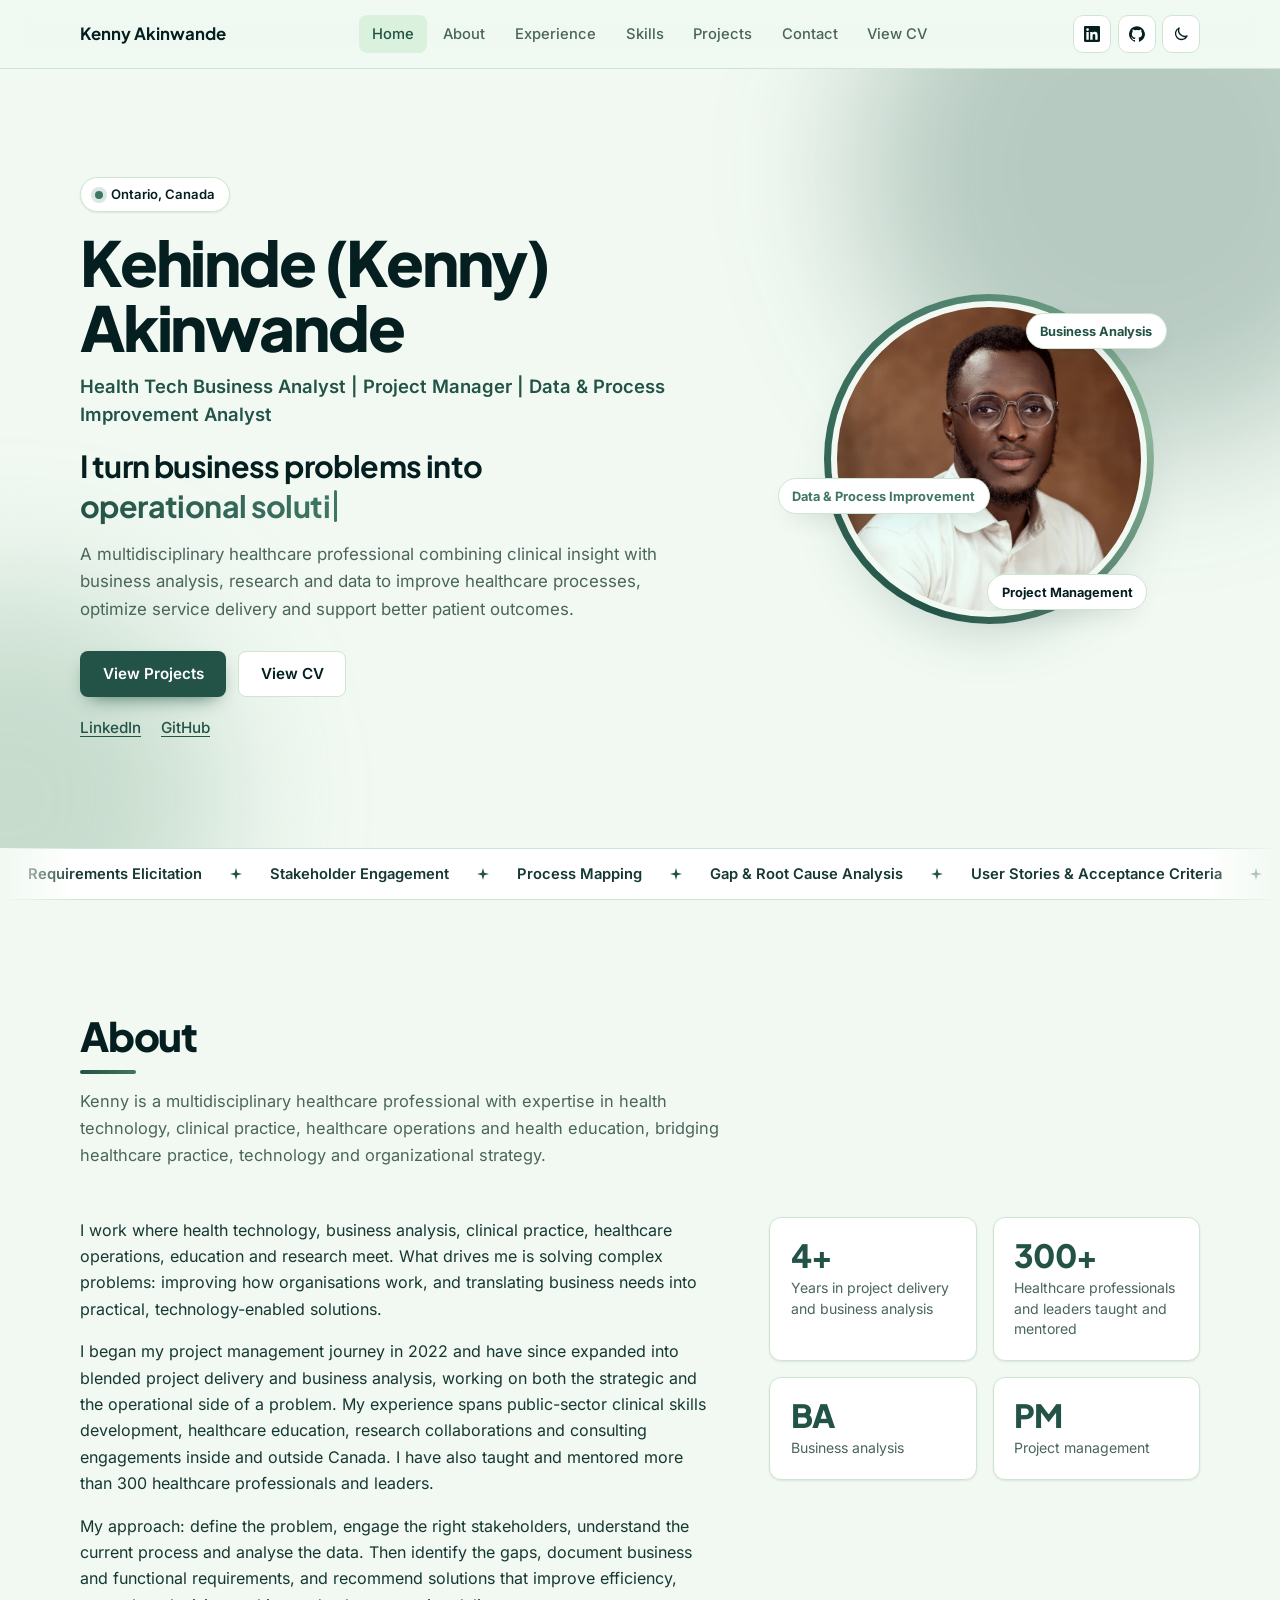
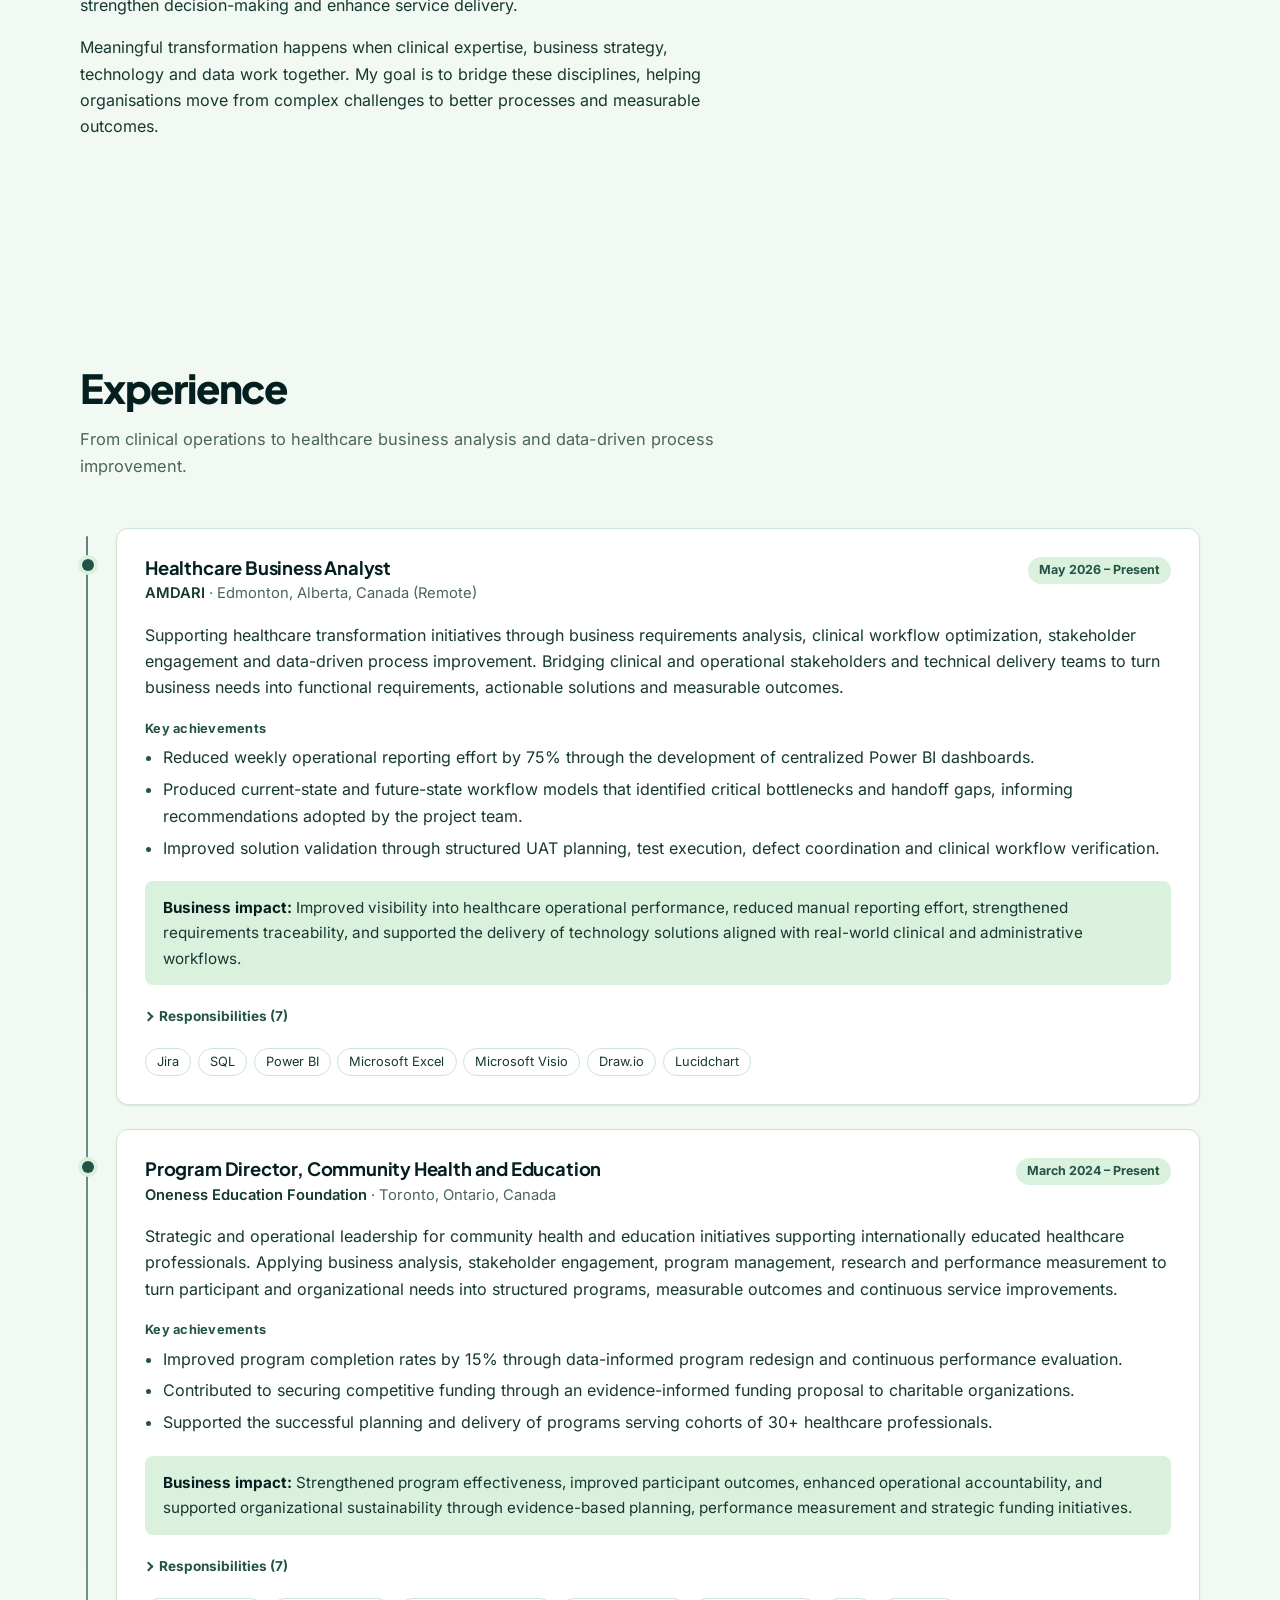
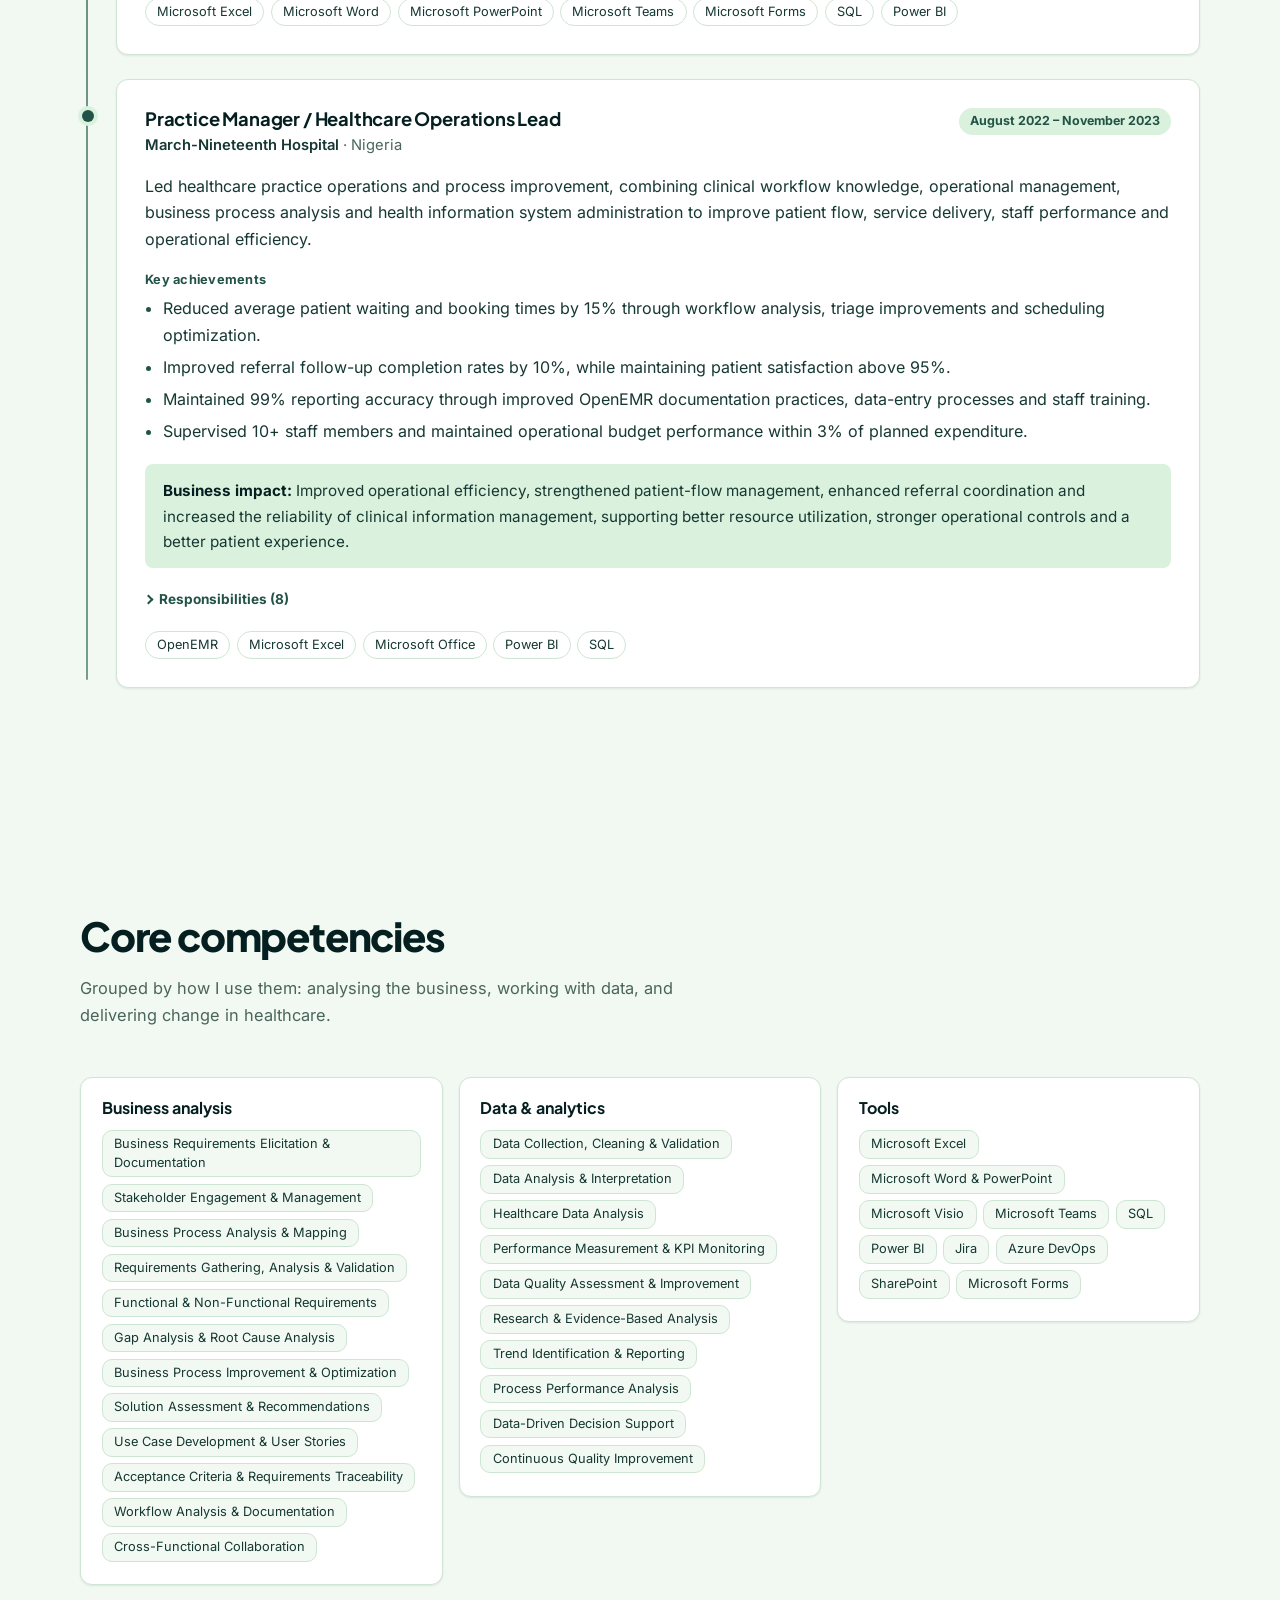
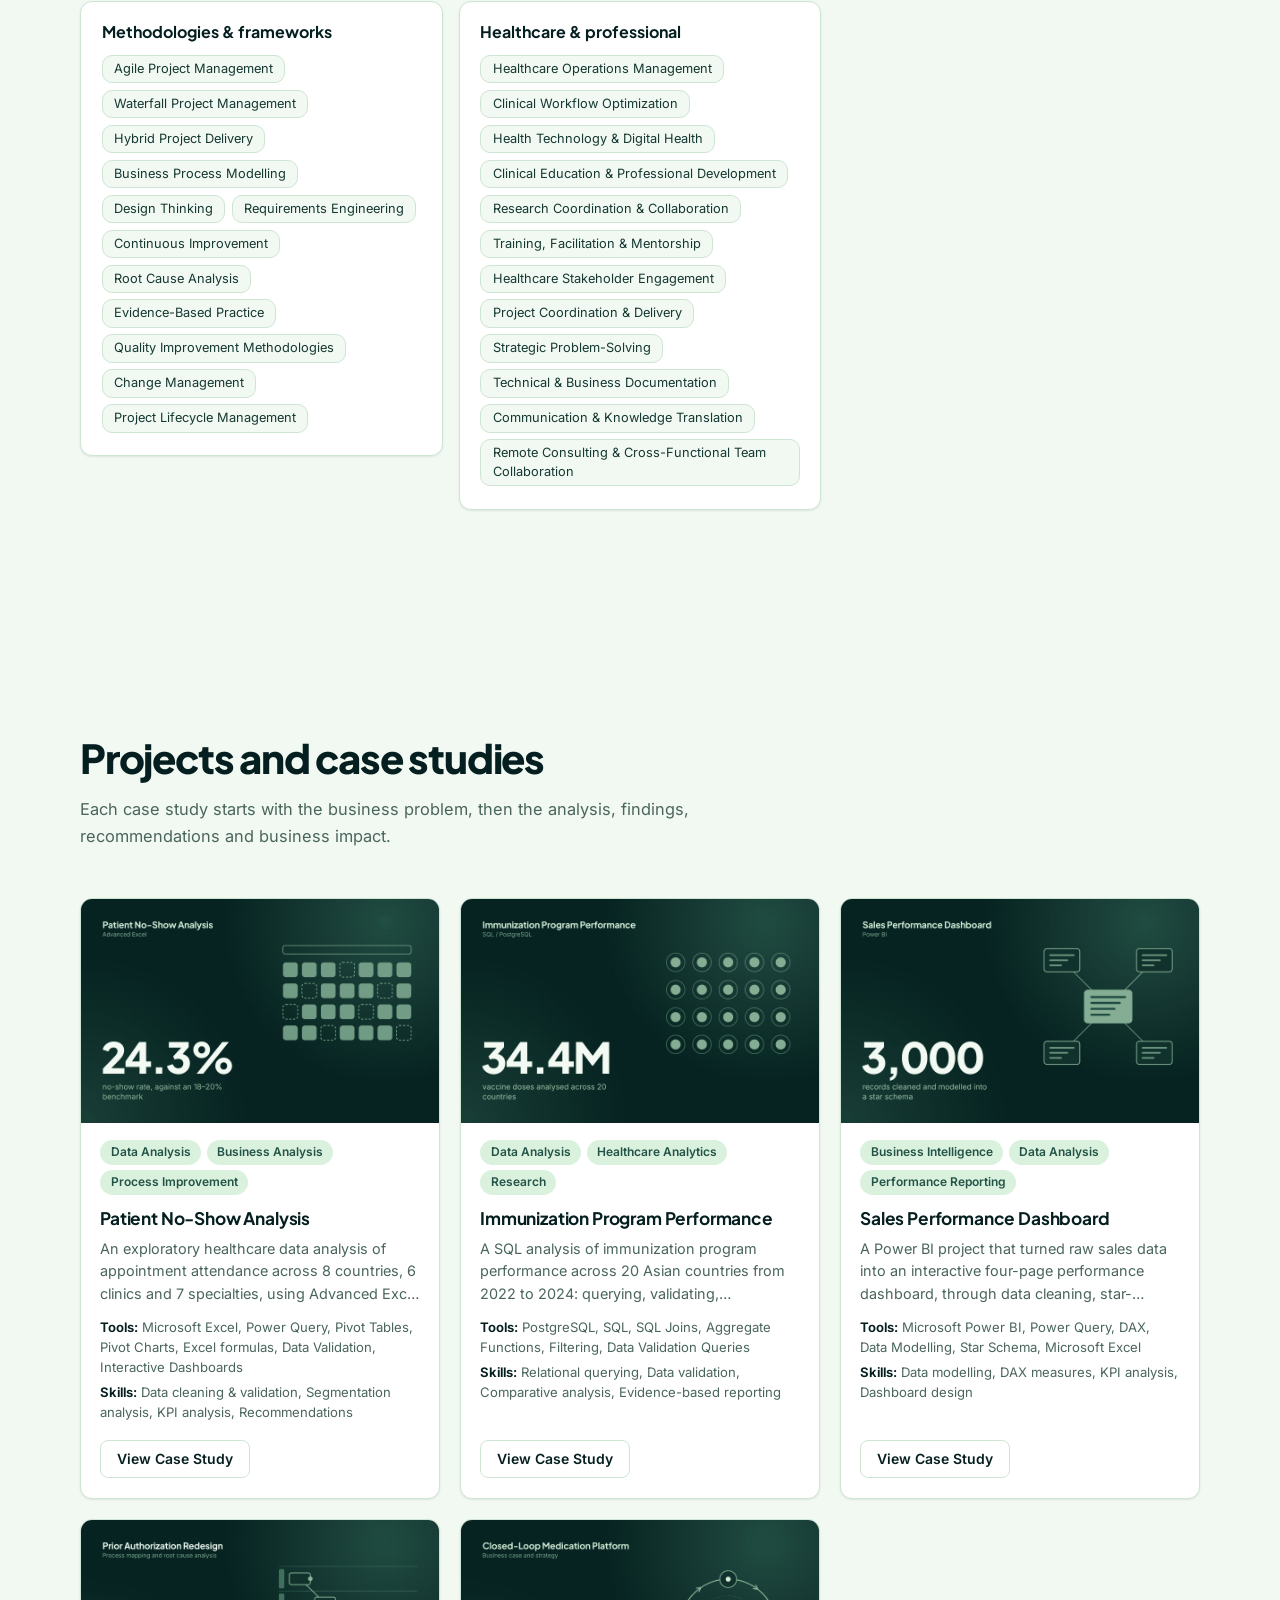
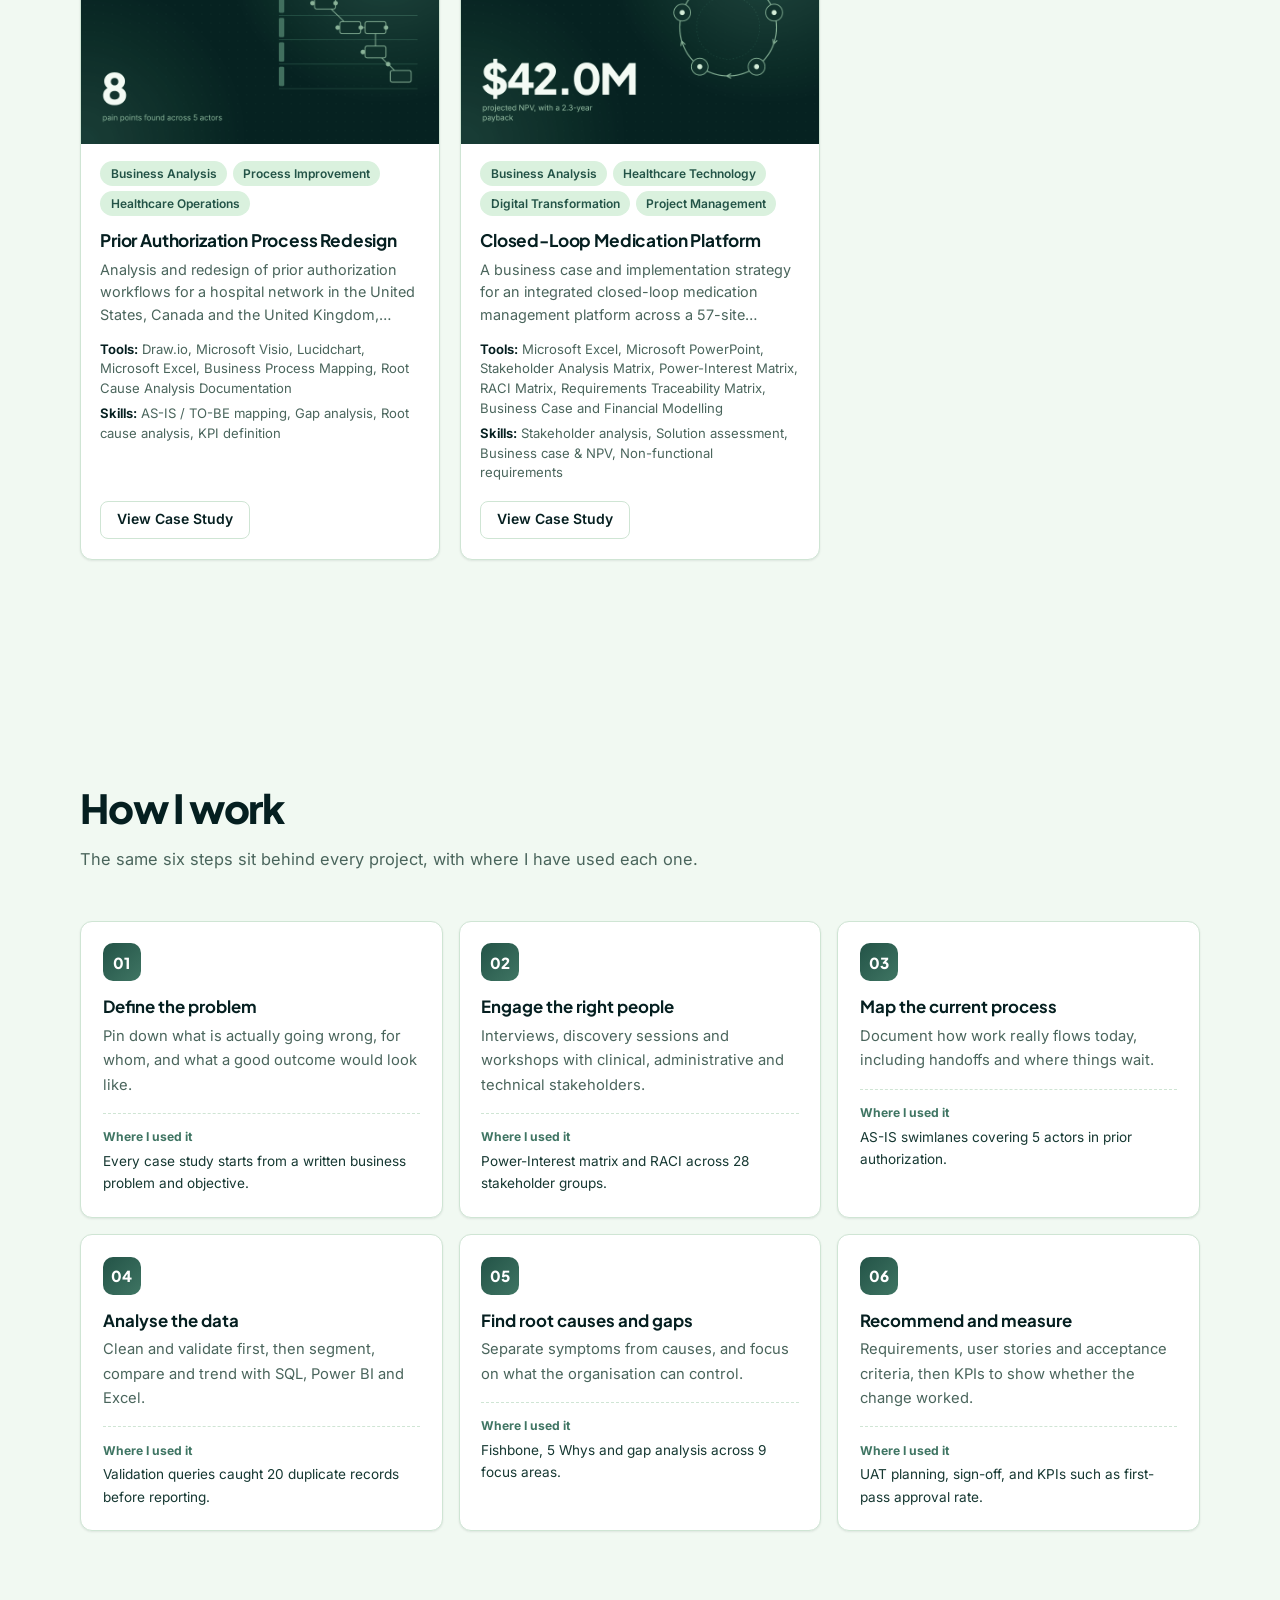
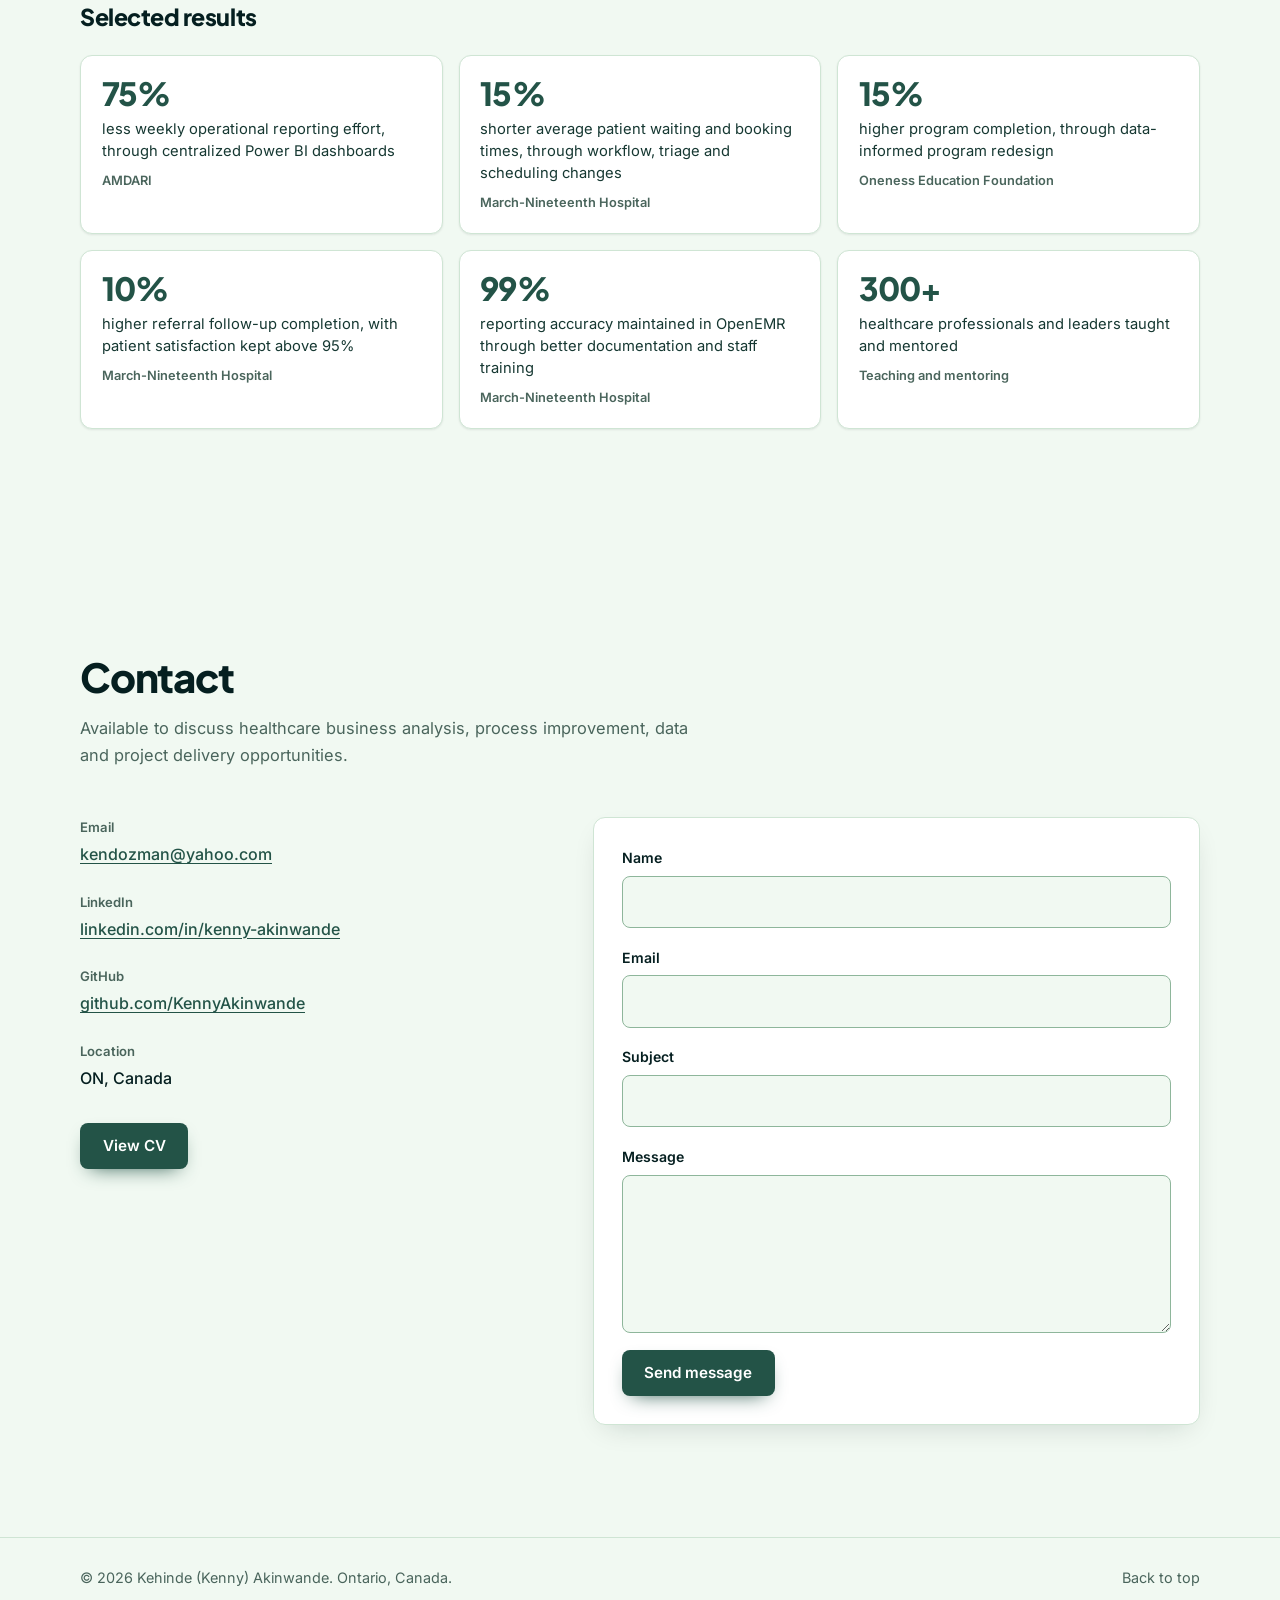
==== commit 401eab62: "Add files via upload" ====
--- a/index.html
+++ b/index.html
@@ -25,8 +25,8 @@
   <meta name="twitter:description" content="I turn business problems into operational solutions. Requirements, process improvement and healthcare data analysis.">
   <meta name="twitter:image" content="https://kennyakinwande.github.io/assets/images/og-image.png">
 
-  <meta name="theme-color" content="#f5f7fb" media="(prefers-color-scheme: light)">
-  <meta name="theme-color" content="#0a0d14" media="(prefers-color-scheme: dark)">
+  <meta name="theme-color" content="#f1f9f2" media="(prefers-color-scheme: light)">
+  <meta name="theme-color" content="#051f20" media="(prefers-color-scheme: dark)">
   <!-- =============================================================== -->
 
   <link rel="icon" href="favicon.ico" sizes="any">
@@ -107,22 +107,26 @@
 
   <main id="main">
 
-    <!-- =============================== HERO =============================== -->
+    <!-- ===================== FIRST SCREEN: hero + skills strip ===================== -->
+    <div class="first-screen">
     <section class="hero" id="home" aria-labelledby="hero-name">
-      <div class="hero__glow hero__glow--blue" aria-hidden="true"></div>
-      <div class="hero__glow hero__glow--teal" aria-hidden="true"></div>
+      <div class="hero__glow hero__glow--a" aria-hidden="true"></div>
+      <div class="hero__glow hero__glow--b" aria-hidden="true"></div>
 
       <div class="container hero__inner">
         <div class="hero__text">
           <!-- EDIT: badge text lives in data.js (heroBadge) -->
-          <p class="badge"><span class="badge__dot" aria-hidden="true"></span><span data-hero="badge">Health Tech Business Analyst · Ontario, Canada</span></p>
+          <p class="badge"><span class="badge__dot" aria-hidden="true"></span><span data-hero="badge">Ontario, Canada</span></p>
 
           <!-- EDIT: name and title -->
           <h1 class="hero__name" id="hero-name">Kehinde (Kenny) Akinwande</h1>
           <p class="hero__title">Health Tech Business Analyst | Project Manager | Data &amp; Process Improvement Analyst</p>
 
-          <!-- EDIT: tagline. The highlighted words are set in data.js (heroTypedText) -->
-          <p class="hero__tagline">I turn business problems into <span class="typed"><span class="typed__text" data-hero="typed">operational solutions.</span><span class="typed__caret" aria-hidden="true"></span></span></p>
+          <!-- EDIT: tagline. The rotating words are set in data.js (heroTypedPhrases) -->
+          <p class="hero__tagline">
+            <span class="hero__tagline-lead">I turn business problems into</span>
+            <span class="typed"><span class="typed__text" data-hero="typed">operational solutions.</span><span class="typed__caret" aria-hidden="true"></span></span>
+          </p>
 
           <!-- EDIT: short description -->
           <p class="hero__intro">
@@ -158,6 +162,7 @@
     <div class="marquee" aria-label="Key skills">
       <div class="marquee__track" data-render="highlights"></div>
     </div>
+    </div><!-- /first-screen -->
 
     <!-- =============================== ABOUT =============================== -->
     <section class="section" id="about" aria-labelledby="about-title">
--- a/assets/css/style.css
+++ b/assets/css/style.css
@@ -34,28 +34,34 @@
    2. DESIGN TOKENS: change colours here
    --------------------------------------------------------------------- */
 :root {
+  /* Brand palette (six greens). Everything below is one of these,
+     or a tint blended from them for backgrounds, borders and quiet text.
+       #051F20  #0B2B26  #163832  #235347  #8EB69B  #DAF1DE            */
+
   /* Light theme */
-  --bg: #f5f7fb;
+  --bg: #f1f9f2;            /* a lighter tint of #DAF1DE */
   --surface: #ffffff;
-  --surface-2: #eef2f9;
-  --text: #0f1729;          /* headings */
-  --text-2: #3a455b;        /* body text */
-  --muted: #5b667c;         /* secondary text */
-  --line: #e2e7f0;          /* borders */
-  --line-strong: #c9d1df;   /* input borders */
-  --accent: #2756d8;        /* clinical blue: buttons, links, highlights */
-  --accent-hover: #1d45b8;
+  --surface-2: #e6f5e9;
+  --text: #051f20;          /* headings */
+  --text-2: #163832;        /* body text */
+  --muted: #4a655c;         /* secondary text */
+  --line: #cfe5d4;          /* borders */
+  --line-strong: #8eb69b;   /* input borders */
+  --accent: #235347;        /* buttons, links, highlights */
+  --accent-hover: #163832;
   --accent-text: #ffffff;   /* text on accent */
-  --accent-soft: #e8eefc;
-  --teal: #0e9488;          /* secondary accent */
-  --teal-soft: #e0f4f1;
-  --dot: #16a34a;           /* badge status dot */
-  --danger: #c4321c;
-  --success: #0e8a6e;
-  --glow-blue: rgba(39, 86, 216, .30);
-  --glow-teal: rgba(14, 148, 136, .26);
-  --shadow-sm: 0 1px 2px rgba(15, 23, 41, .05), 0 1px 3px rgba(15, 23, 41, .04);
-  --shadow-md: 0 10px 28px -12px rgba(15, 23, 41, .18);
+  --accent-soft: #daf1de;
+  --accent-2: #3f7563;      /* second accent: #235347 blended toward #8EB69B, dark enough for text */
+  --accent-2-soft: #e9f6ec;
+  --ring-3: #8eb69b;        /* third colour in the photo ring */
+  --dot: #3f7563;           /* badge dot */
+  --danger: #b3311c;
+  --success: #235347;
+  --glow-1: rgba(35, 83, 71, .28);        /* soft colour wash, top right of the hero */
+  --glow-2: rgba(142, 182, 155, .42);     /* soft colour wash, bottom left of the hero */
+  --cursor-glow: rgba(88, 150, 120, .24); /* light that follows the mouse */
+  --shadow-sm: 0 1px 2px rgba(5, 31, 32, .05), 0 1px 3px rgba(5, 31, 32, .04);
+  --shadow-md: 0 10px 28px -12px rgba(5, 31, 32, .20);
 
   --font-display: "Plus Jakarta Sans", "Inter", system-ui, sans-serif;
   --font-body: "Inter", system-ui, -apple-system, "Segoe UI", Roboto, Arial, sans-serif;
@@ -72,25 +78,27 @@
 }
 
 [data-theme="dark"] {
-  --bg: #0a0e15;
-  --surface: #121823;
-  --surface-2: #182030;
-  --text: #edf0f6;
-  --text-2: #c5ccd9;
-  --muted: #98a2b6;
-  --line: #232c3b;
-  --line-strong: #344055;
-  --accent: #7d9cff;
-  --accent-hover: #9bb3ff;
-  --accent-text: #0a0e15;
-  --accent-soft: #172041;
-  --teal: #3fd6c4;
-  --teal-soft: #11302d;
-  --dot: #34d399;
+  --bg: #051f20;
+  --surface: #0b2b26;
+  --surface-2: #163832;
+  --text: #daf1de;
+  --text-2: #bdd8c4;
+  --muted: #86a093;
+  --line: #163832;
+  --line-strong: #235347;
+  --accent: #8eb69b;
+  --accent-hover: #daf1de;
+  --accent-text: #051f20;
+  --accent-soft: #163832;
+  --accent-2: #daf1de;
+  --accent-2-soft: #12332d;
+  --ring-3: #235347;
+  --dot: #8eb69b;
   --danger: #ff9b8a;
-  --success: #3fd6c4;
-  --glow-blue: rgba(96, 128, 255, .42);
-  --glow-teal: rgba(45, 212, 191, .30);
+  --success: #8eb69b;
+  --glow-1: rgba(35, 83, 71, .80);
+  --glow-2: rgba(142, 182, 155, .16);
+  --cursor-glow: rgba(142, 182, 155, .14);
   --shadow-sm: 0 1px 2px rgba(0, 0, 0, .3);
   --shadow-md: 0 14px 34px -14px rgba(0, 0, 0, .6);
   color-scheme: dark;
@@ -224,19 +232,31 @@
 .nav__toggle[aria-expanded="true"] .icon--close { display: block; }
 
 /* ---------------------------------------------------------------------
-   6. HERO & SKILLS STRIP
-   --------------------------------------------------------------------- */
+   6. HERO, SKILLS STRIP & CURSOR GLOW
+   --------------------------------------------------------------------- */
+/* The first screen: the hero fills the space under the header and the
+   skills strip sits along its bottom edge, so both show without scrolling. */
+.first-screen {
+  display: flex; flex-direction: column;
+  min-height: calc(100vh - var(--header-h) - 1px);
+  min-height: calc(100svh - var(--header-h) - 1px);
+}
+.first-screen .hero { flex: 1 0 auto; display: flex; align-items: center; }
+.first-screen .marquee { flex: none; }
+
 .hero { position: relative; overflow: hidden; isolation: isolate; }
 .hero__glow { position: absolute; z-index: -1; border-radius: 50%; filter: blur(70px); pointer-events: none; }
-.hero__glow--blue { width: 560px; height: 560px; right: -140px; top: -180px; background: var(--glow-blue); }
-.hero__glow--teal { width: 420px; height: 420px; left: -200px; bottom: -160px; background: var(--glow-teal); }
+.hero__glow--a { width: 560px; height: 560px; right: -140px; top: -180px; background: var(--glow-1); }
+.hero__glow--b { width: 420px; height: 420px; left: -200px; bottom: -160px; background: var(--glow-2); }
 
 .hero__inner {
   display: grid;
   grid-template-columns: minmax(0, 1.35fr) minmax(0, .9fr);
   gap: clamp(2rem, 5vw, 4rem);
   align-items: center;
-  padding-block: clamp(3.5rem, 2.5rem + 5vw, 6.5rem);
+  width: 100%;
+  /* vh-based sizes below let the hero shrink on short screens so the skills strip stays in view */
+  padding-block: clamp(1rem, 4.5vh, 5rem);
 }
 
 .badge {
@@ -249,40 +269,44 @@
 .badge__dot { width: 8px; height: 8px; border-radius: 50%; background: var(--dot); box-shadow: 0 0 0 4px color-mix(in srgb, var(--dot) 18%, transparent); }
 
 .hero__name {
-  margin-top: 1.25rem;
-  font-size: clamp(2.4rem, 1.6rem + 3.4vw, 3.9rem);
+  margin-top: clamp(.6rem, 2vh, 1.25rem);
+  font-size: clamp(2.1rem, min(1.6rem + 3.4vw, 6.9vh), 3.9rem);
   font-weight: 800;
   letter-spacing: -.035em;
   line-height: 1.05;
 }
-.hero__title { margin-top: .9rem; color: var(--accent); font-weight: 600; font-size: clamp(1rem, .95rem + .3vw, 1.15rem); line-height: 1.5; }
+.hero__title { margin-top: clamp(.45rem, 1.4vh, .9rem); color: var(--accent); font-weight: 600; font-size: clamp(.95rem, min(.95rem + .3vw, 2.3vh), 1.15rem); line-height: 1.5; }
 .hero__tagline {
-  margin-top: 1.25rem;
+  margin-top: clamp(.6rem, 2vh, 1.25rem);
   font-family: var(--font-display);
-  font-size: clamp(1.35rem, 1.1rem + 1.1vw, 1.9rem);
+  font-size: clamp(1.25rem, min(1.1rem + 1.1vw, 3.7vh), 1.9rem);
   font-weight: 700; letter-spacing: -.02em; line-height: 1.3;
   color: var(--text);
 }
+.hero__tagline-lead { display: block; }
+/* The rotating words get a line of their own with a fixed height,
+   so nothing below moves while phrases of different lengths cycle. */
+.typed { display: block; height: 1.3em; white-space: nowrap; }
 .typed__text {
-  background: linear-gradient(90deg, var(--accent), var(--teal));
+  background: linear-gradient(90deg, var(--accent), var(--accent-2));
   -webkit-background-clip: text; background-clip: text;
   color: transparent;
 }
 .typed__caret {
   display: inline-block; width: 3px; height: 1.05em; margin-left: 4px;
-  vertical-align: -0.15em; border-radius: 2px; background: var(--teal);
-}
-.hero__intro { margin-top: 1.1rem; max-width: 56ch; color: var(--muted); font-size: 1.05rem; }
-.hero__actions { display: flex; flex-wrap: wrap; gap: .75rem; margin-top: 1.9rem; }
-.hero__links { display: flex; gap: 1.25rem; margin-top: 1.4rem; list-style: none; font-size: .95rem; font-weight: 500; }
+  vertical-align: -0.15em; border-radius: 2px; background: var(--accent-2);
+}
+.hero__intro { margin-top: clamp(.5rem, 1.7vh, 1.1rem); max-width: 56ch; color: var(--muted); font-size: clamp(.95rem, 2.2vh, 1.05rem); }
+.hero__actions { display: flex; flex-wrap: wrap; gap: .75rem; margin-top: clamp(.9rem, 3vh, 1.9rem); }
+.hero__links { display: flex; gap: 1.25rem; margin-top: clamp(.6rem, 2vh, 1.4rem); list-style: none; font-size: .95rem; font-weight: 500; }
 .hero__links a { text-decoration: underline; }
 
 /* Portrait with gradient ring and floating tags */
-.portrait { position: relative; margin: 0; justify-self: center; width: min(100%, 330px); aspect-ratio: 1; }
+.portrait { position: relative; margin: 0; justify-self: center; width: min(100%, 330px, 46vh); aspect-ratio: 1; }
 .portrait__ring {
   width: 100%; height: 100%; padding: 7px; border-radius: 50%;
-  background: conic-gradient(from 200deg, var(--accent), var(--teal), #8b7cf6, var(--accent));
-  box-shadow: 0 30px 60px -30px var(--glow-blue);
+  background: conic-gradient(from 200deg, var(--accent), var(--accent-2), var(--ring-3), var(--accent));
+  box-shadow: 0 30px 60px -30px var(--glow-1);
 }
 .portrait__ring img {
   width: 100%; height: 100%; border-radius: 50%;
@@ -296,7 +320,7 @@
   color: var(--accent); font-size: .8rem; font-weight: 700; white-space: nowrap;
 }
 .portrait__tag--1 { top: 6%; right: -4%; }
-.portrait__tag--2 { top: 56%; left: -14%; color: var(--teal); }
+.portrait__tag--2 { top: 56%; left: -14%; color: var(--accent-2); }
 .portrait__tag--3 { bottom: 4%; right: 2%; color: var(--text); }
 
 /* Skills strip */
@@ -311,8 +335,8 @@
 .marquee__group { display: flex; align-items: center; list-style: none; padding: 0; margin: 0; }
 .marquee__group li {
   display: flex; align-items: center; gap: 1.75rem;
-  padding: 1rem 0 1rem 1.75rem;
-  color: var(--text-2); font-weight: 600; font-size: .95rem; white-space: nowrap;
+  padding: .8rem 0 .8rem 1.75rem;
+  color: var(--text-2); font-weight: 600; font-size: .92rem; white-space: nowrap;
 }
 .marquee__group li::after {
   content: ""; width: 12px; height: 12px; flex: none;
@@ -321,6 +345,22 @@
   mask: url("data:image/svg+xml,%3Csvg xmlns='http://www.w3.org/2000/svg' viewBox='0 0 24 24'%3E%3Cpath d='M12 0l2.6 9.4L24 12l-9.4 2.6L12 24l-2.6-9.4L0 12l9.4-2.6z'/%3E%3C/svg%3E") center / contain no-repeat;
 }
 
+/* Soft light that follows the mouse (added by script.js; mouse devices only).
+   Change its colour with --cursor-glow, its size with width/height here. */
+.cursor-glow {
+  position: fixed; left: 0; top: 0; z-index: 40;
+  width: 640px; height: 640px; margin: -320px 0 0 -320px;
+  border-radius: 50%;
+  background: radial-gradient(circle closest-side, var(--cursor-glow), transparent);
+  pointer-events: none;
+  opacity: 0; transition: opacity .45s var(--ease);
+  will-change: transform;
+}
+.cursor-glow.is-on { opacity: 1; }
+@media (hover: none), (pointer: coarse), (prefers-reduced-motion: reduce) {
+  .cursor-glow { display: none; }
+}
+
 /* ---------------------------------------------------------------------
    SECTIONS (shared)
    --------------------------------------------------------------------- */
@@ -329,7 +369,7 @@
 .section__title { font-size: clamp(1.9rem, 1.5rem + 1.6vw, 2.5rem); font-weight: 800; letter-spacing: -.03em; }
 .section__title--bar::after {
   content: ""; display: block; width: 56px; height: 4px; margin-top: .6rem; border-radius: 4px;
-  background: linear-gradient(90deg, var(--accent), var(--teal));
+  background: linear-gradient(90deg, var(--accent), var(--accent-2));
 }
 .section__lede { margin-top: .9rem; color: var(--muted); font-size: 1.02rem; }
 .subhead { margin: clamp(3rem, 6vw, 4.5rem) 0 1.5rem; font-size: 1.45rem; font-weight: 800; letter-spacing: -.02em; }
@@ -354,7 +394,7 @@
 .timeline { position: relative; list-style: none; padding-left: 2.25rem; display: grid; gap: 1.5rem; }
 .timeline::before {
   content: ""; position: absolute; left: 6px; top: 8px; bottom: 8px; width: 2px; border-radius: 2px;
-  background: linear-gradient(180deg, var(--accent), var(--teal));
+  background: linear-gradient(180deg, var(--accent), var(--accent-2));
   opacity: .7;
 }
 .job { position: relative; padding: clamp(1.25rem, 3vw, 1.75rem); }
@@ -428,17 +468,17 @@
 .step { padding: 1.35rem 1.35rem 1.4rem; display: flex; flex-direction: column; }
 .step__num {
   display: grid; place-items: center; width: 38px; height: 38px; border-radius: 10px;
-  background: linear-gradient(135deg, var(--accent), var(--teal)); color: #fff;
+  background: linear-gradient(135deg, var(--accent), var(--accent-2)); color: #fff;
   font-family: var(--font-display); font-weight: 800; font-size: .95rem;
 }
-[data-theme="dark"] .step__num { color: #0a0e15; }
+[data-theme="dark"] .step__num { color: var(--accent-text); }
 .step__title { margin-top: 1rem; font-size: 1.05rem; font-weight: 700; }
 .step__text { margin-top: .4rem; color: var(--muted); font-size: .92rem; }
 .step__evidence {
   margin-top: 1rem; padding-top: .85rem; border-top: 1px dashed var(--line);
   font-size: .85rem; color: var(--text-2);
 }
-.step__evidence b { display: block; color: var(--teal); font-size: .76rem; font-weight: 700; margin-bottom: .15rem; }
+.step__evidence b { display: block; color: var(--accent-2); font-size: .76rem; font-weight: 700; margin-bottom: .15rem; }
 
 .results { display: grid; grid-template-columns: repeat(3, minmax(0, 1fr)); gap: 1rem; }
 .result { padding: 1.25rem 1.3rem; }
@@ -488,8 +528,8 @@
    12. CASE-STUDY PAGES  (projects/*.html)
    --------------------------------------------------------------------- */
 .case-hero { position: relative; overflow: hidden; isolation: isolate; border-bottom: 1px solid var(--line); }
-.case-hero .hero__glow--blue { width: 460px; height: 460px; top: -220px; }
-.case-hero .hero__glow--teal { width: 340px; height: 340px; bottom: -220px; }
+.case-hero .hero__glow--a { width: 460px; height: 460px; top: -220px; }
+.case-hero .hero__glow--b { width: 340px; height: 340px; bottom: -220px; }
 .case { padding-block: clamp(2rem, 4vw, 3rem) clamp(2.5rem, 5vw, 3.5rem); }
 .case__back { display: inline-flex; align-items: center; gap: .35rem; color: var(--muted); font-size: .9rem; font-weight: 600; text-decoration: none; }
 .case__back:hover { color: var(--accent); }
@@ -532,7 +572,7 @@
 .case-step__note { margin-top: 1rem; color: var(--muted); font-size: .93rem; }
 .case-step__note strong { color: var(--text); }
 .case-step .chips { margin-top: 1rem; }
-.case-step--impact { background: linear-gradient(135deg, var(--accent-soft), var(--teal-soft)); border-color: transparent; }
+.case-step--impact { background: linear-gradient(135deg, var(--accent-soft), var(--accent-2-soft)); border-color: transparent; }
 .case-step--impact p { color: var(--text); font-size: 1.03rem; }
 .case-step--impact .case-step__num { background: var(--accent); color: var(--accent-text); }
 .case__files { margin-top: 1.25rem; display: flex; flex-wrap: wrap; gap: .6rem; }
@@ -593,8 +633,20 @@
   .nav__links a { padding: .75rem .9rem; font-size: 1.02rem; color: var(--text); }
 }
 
+/* Stacked hero (phones, small tablets) or a very short window: the hero is
+   taller than the screen, so the skills strip moves up under the header
+   where it is still visible straight away. */
+@media (max-width: 860px), (max-height: 599px), (max-width: 1100px) and (max-height: 719px) {
+  .first-screen { min-height: 0; }
+  .first-screen .marquee { order: -1; border-top: 0; }
+  .marquee__group li { padding-block: .6rem; font-size: .85rem; }
+}
+/* Safety net set by script.js for any other window size where the hero is too tall */
+.first-screen.is-tall { min-height: 0; }
+.first-screen.is-tall .marquee { order: -1; border-top: 0; }
+
 @media (max-width: 860px) {
-  .hero__inner { grid-template-columns: minmax(0, 1fr); }
+  .hero__inner { grid-template-columns: minmax(0, 1fr); padding-block: 2rem 2.75rem; }
   .portrait { order: -1; width: min(72vw, 260px); justify-self: start; margin-left: 1.5rem; }
   .portrait__tag--2 { left: -10%; }
   .about, .contact { grid-template-columns: minmax(0, 1fr); }
@@ -615,12 +667,13 @@
 }
 
 @media print {
-  .site-header, .marquee, .form, .hero__actions, .case-nav, .toc, .hero__glow { display: none !important; }
+  .site-header, .marquee, .form, .hero__actions, .case-nav, .toc, .hero__glow, .cursor-glow, .typed__caret { display: none !important; }
+  .first-screen { min-height: 0; }
   .js .reveal { opacity: 1 !important; transform: none !important; }
 }
 
 /* Softer hero glow on small screens */
 @media (max-width: 640px) {
-  .hero__glow--blue { width: 360px; height: 360px; right: -180px; top: -160px; opacity: .7; }
-  .hero__glow--teal { width: 300px; height: 300px; left: -200px; bottom: -120px; opacity: .7; }
-}
+  .hero__glow--a { width: 360px; height: 360px; right: -180px; top: -160px; opacity: .7; }
+  .hero__glow--b { width: 300px; height: 300px; left: -200px; bottom: -120px; opacity: .7; }
+}
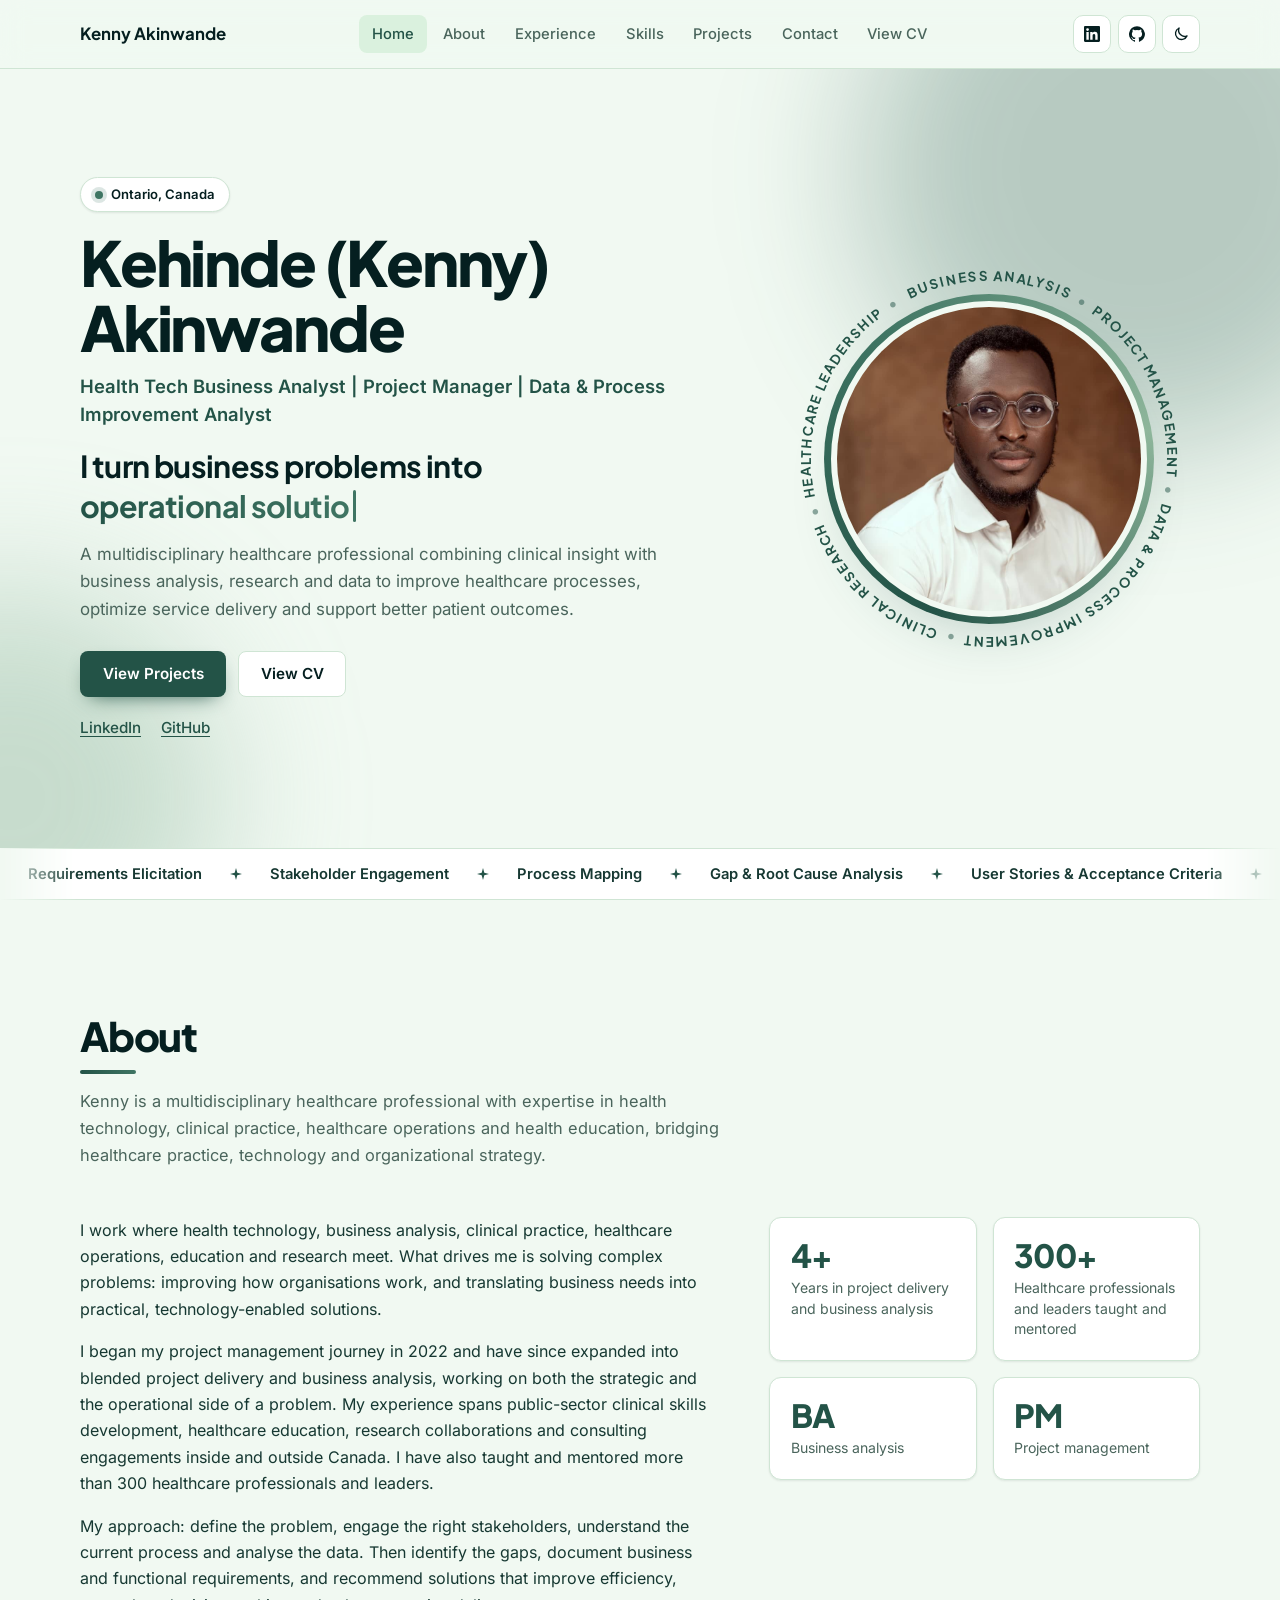
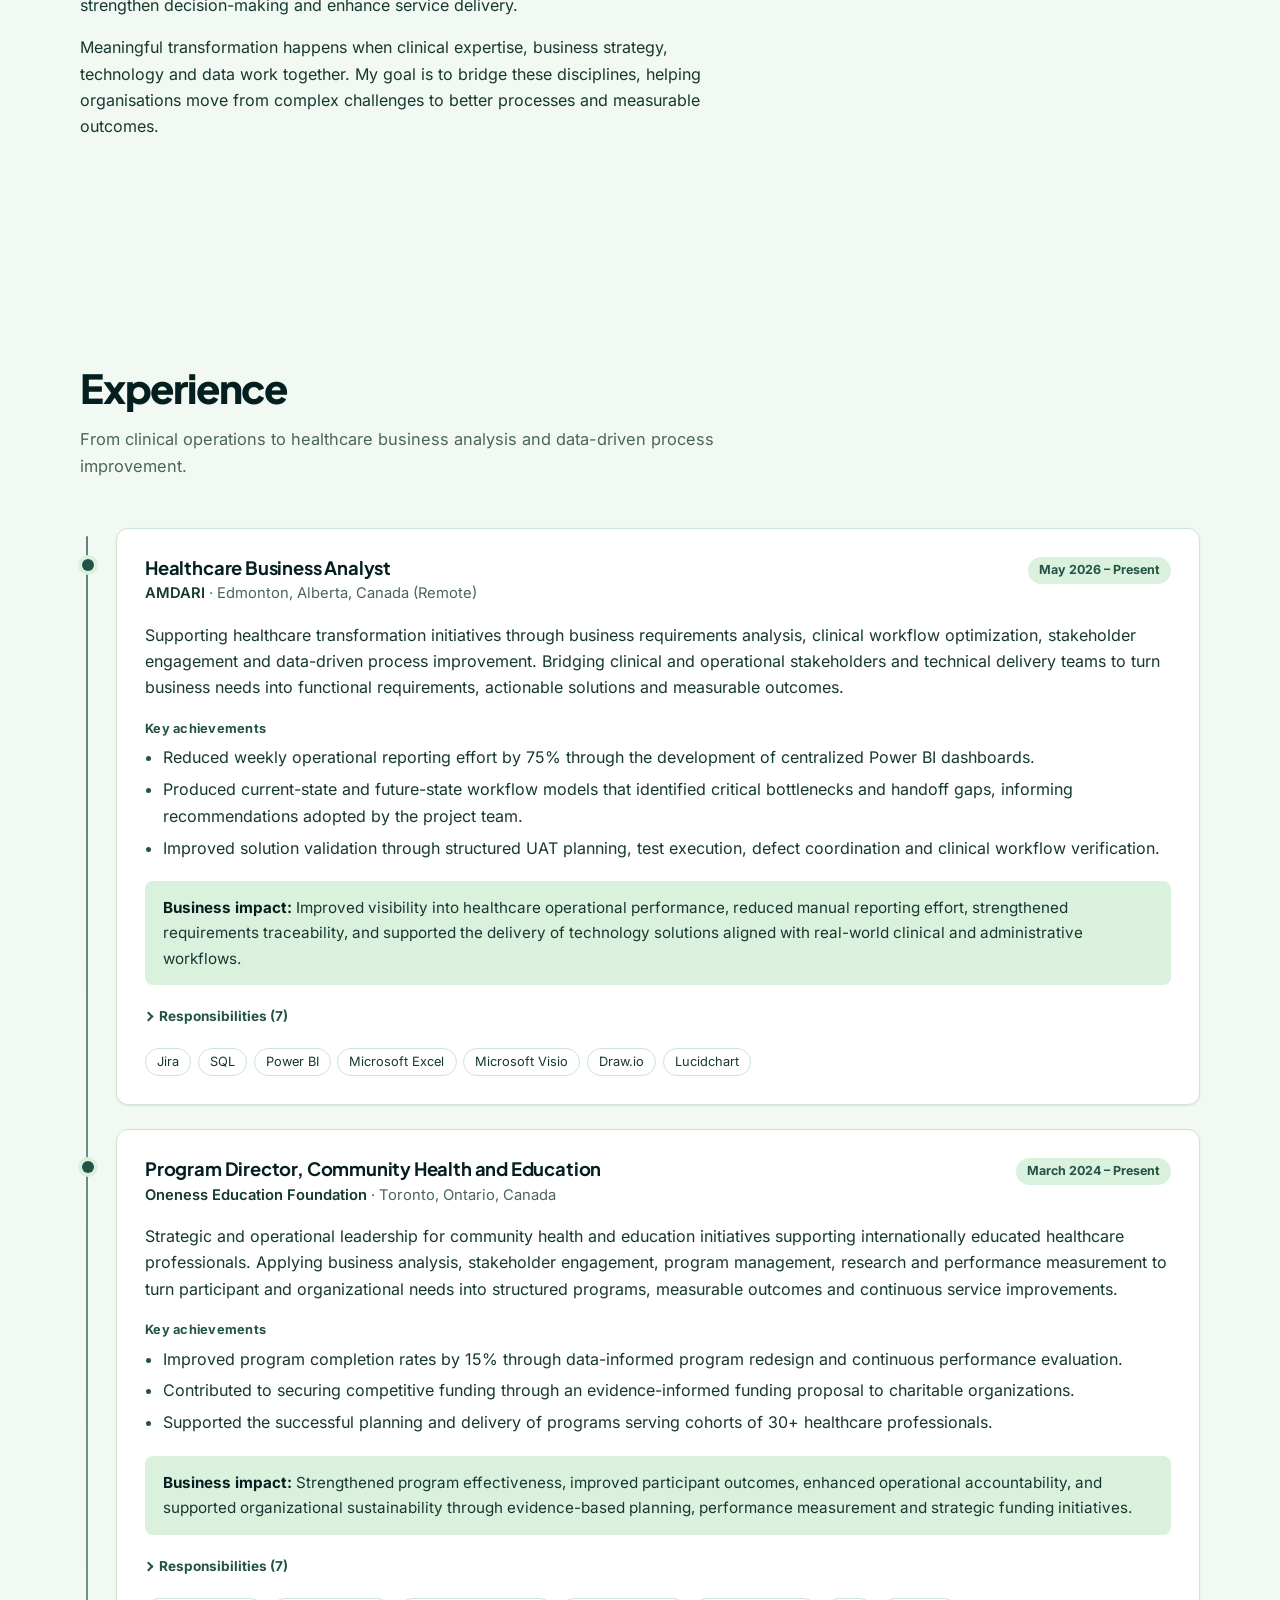
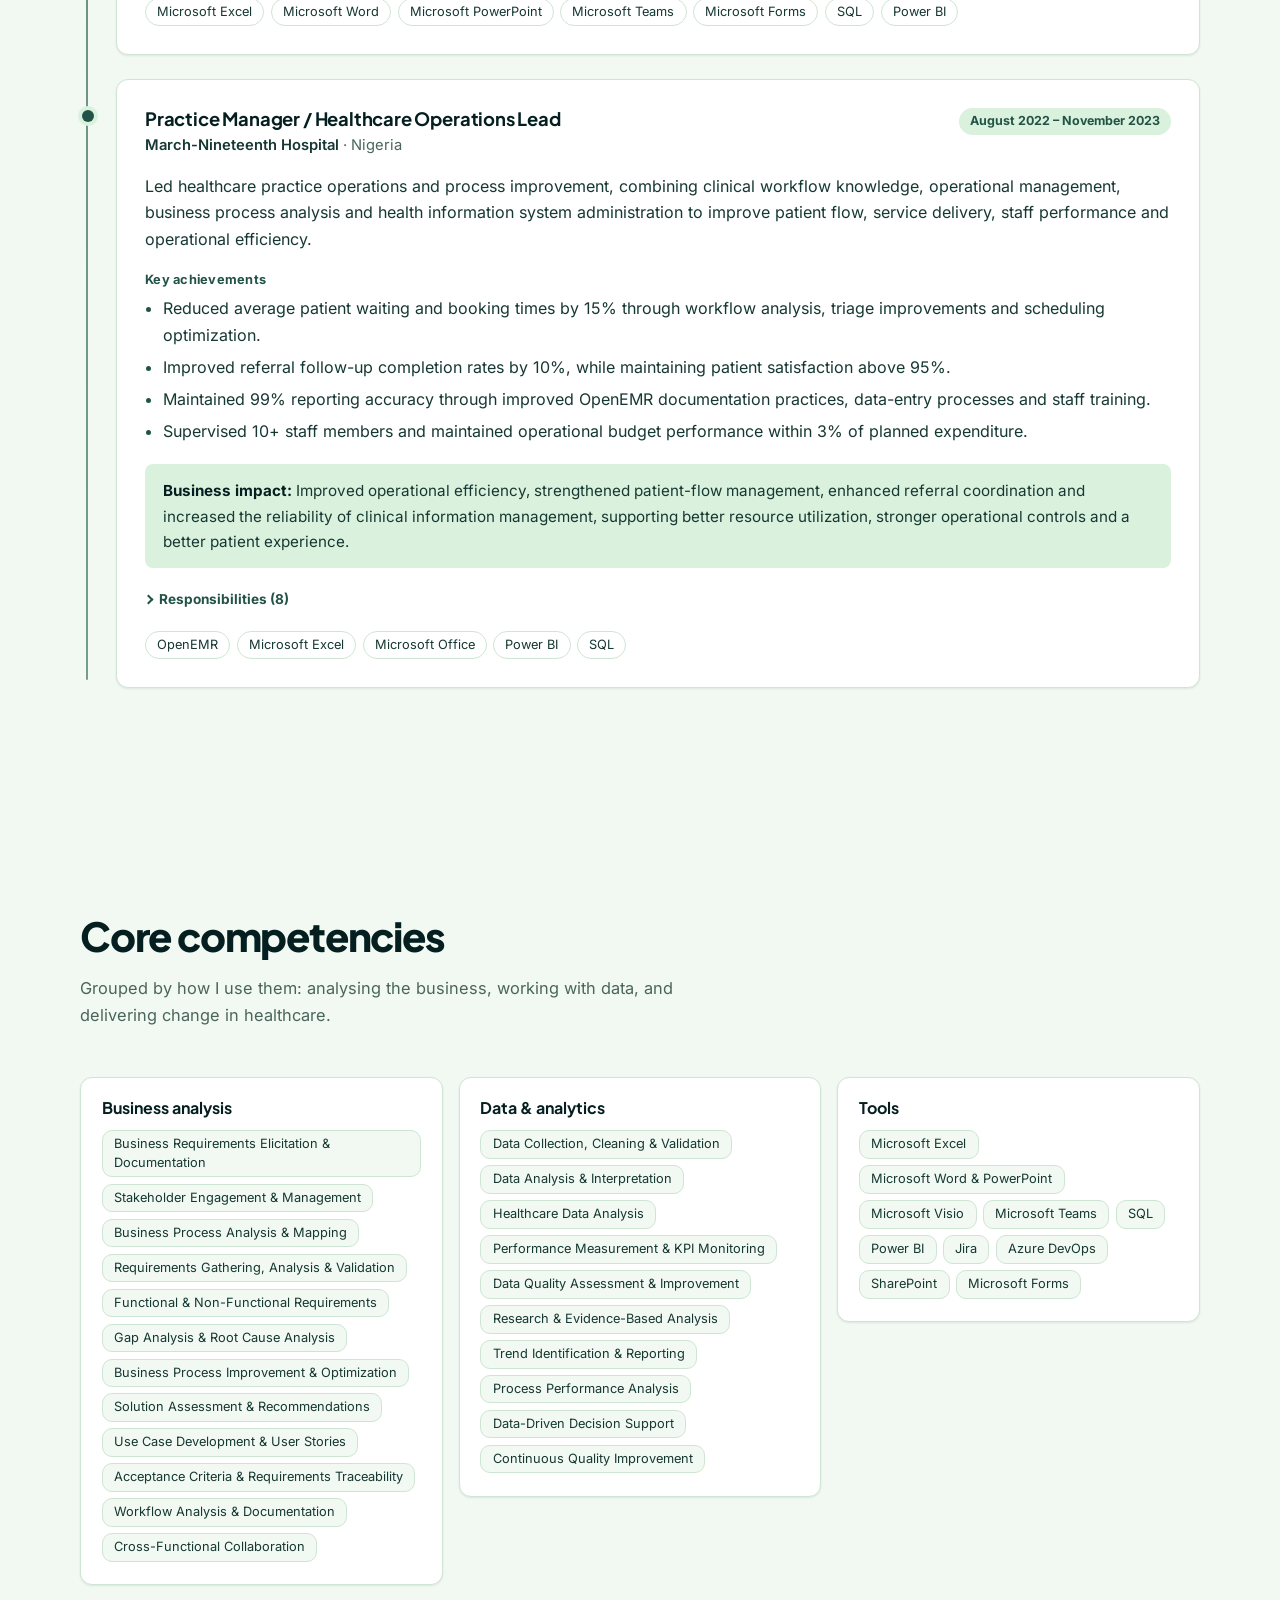
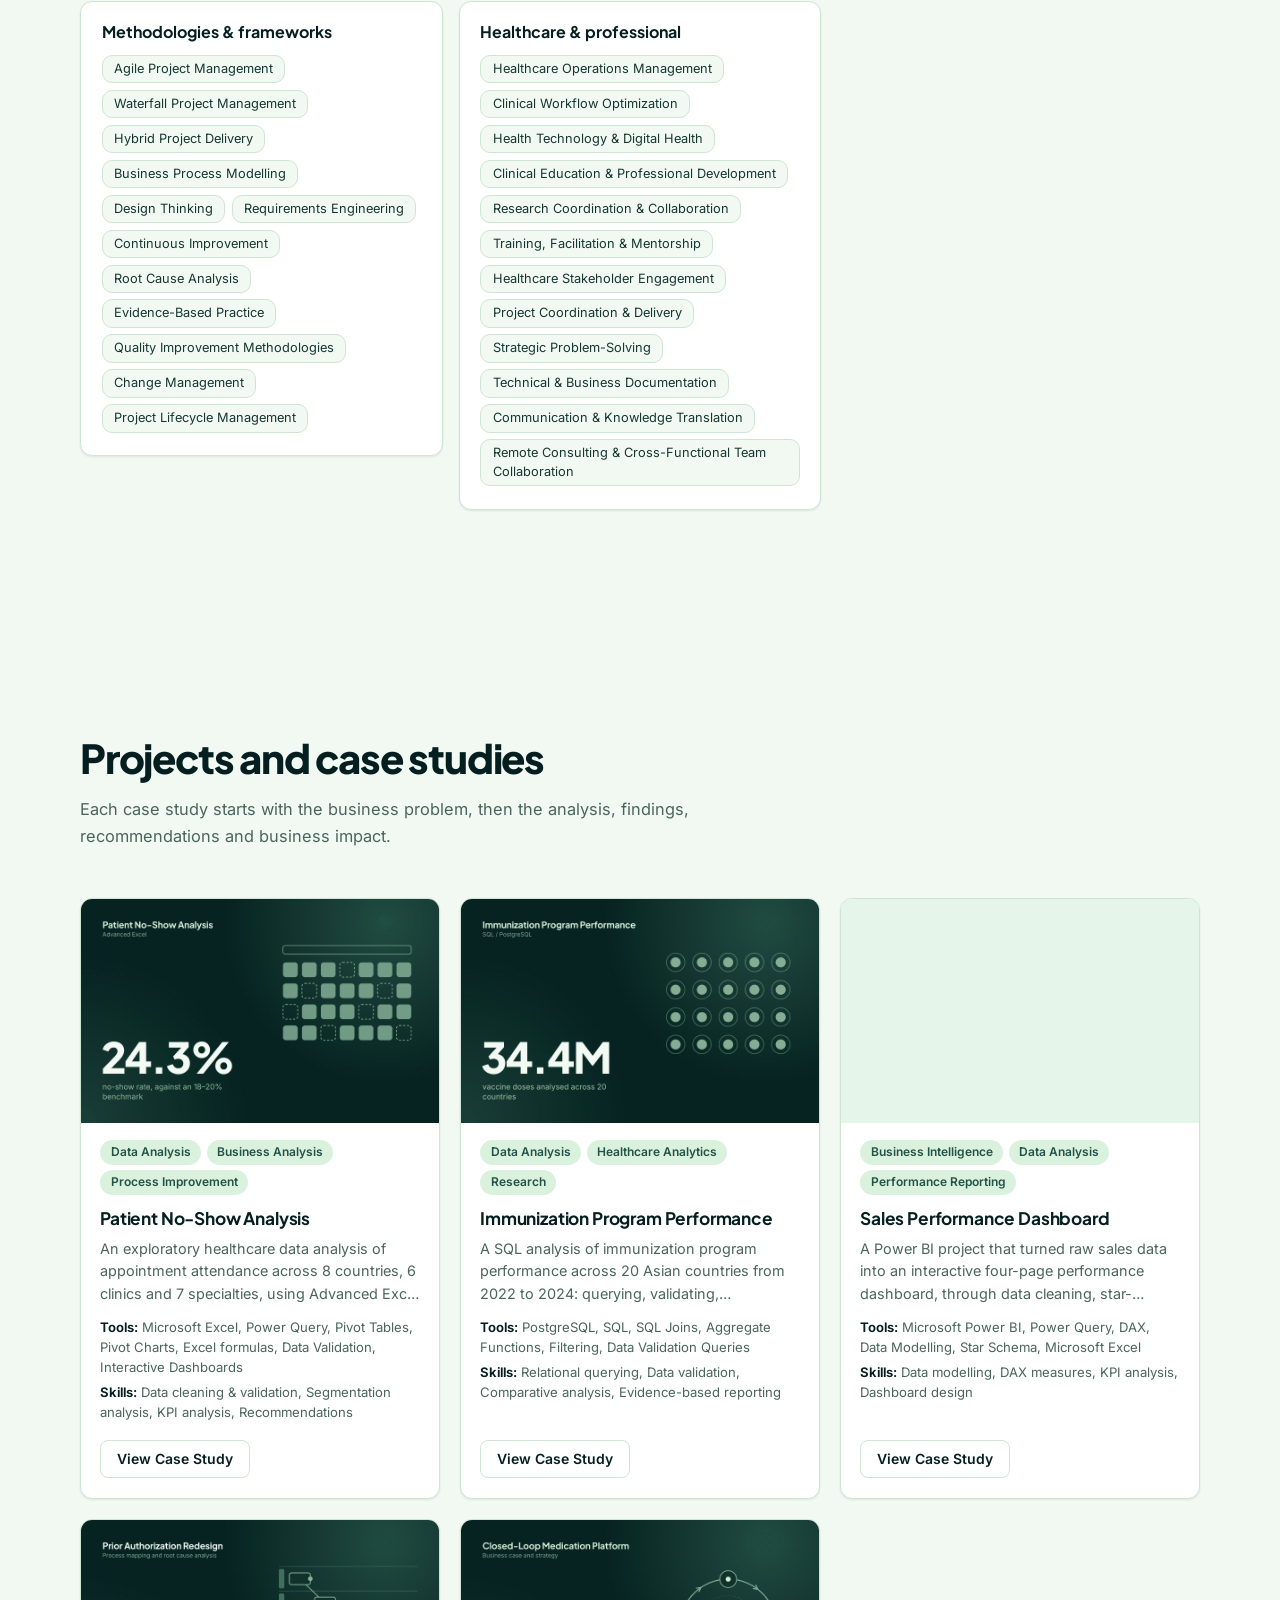
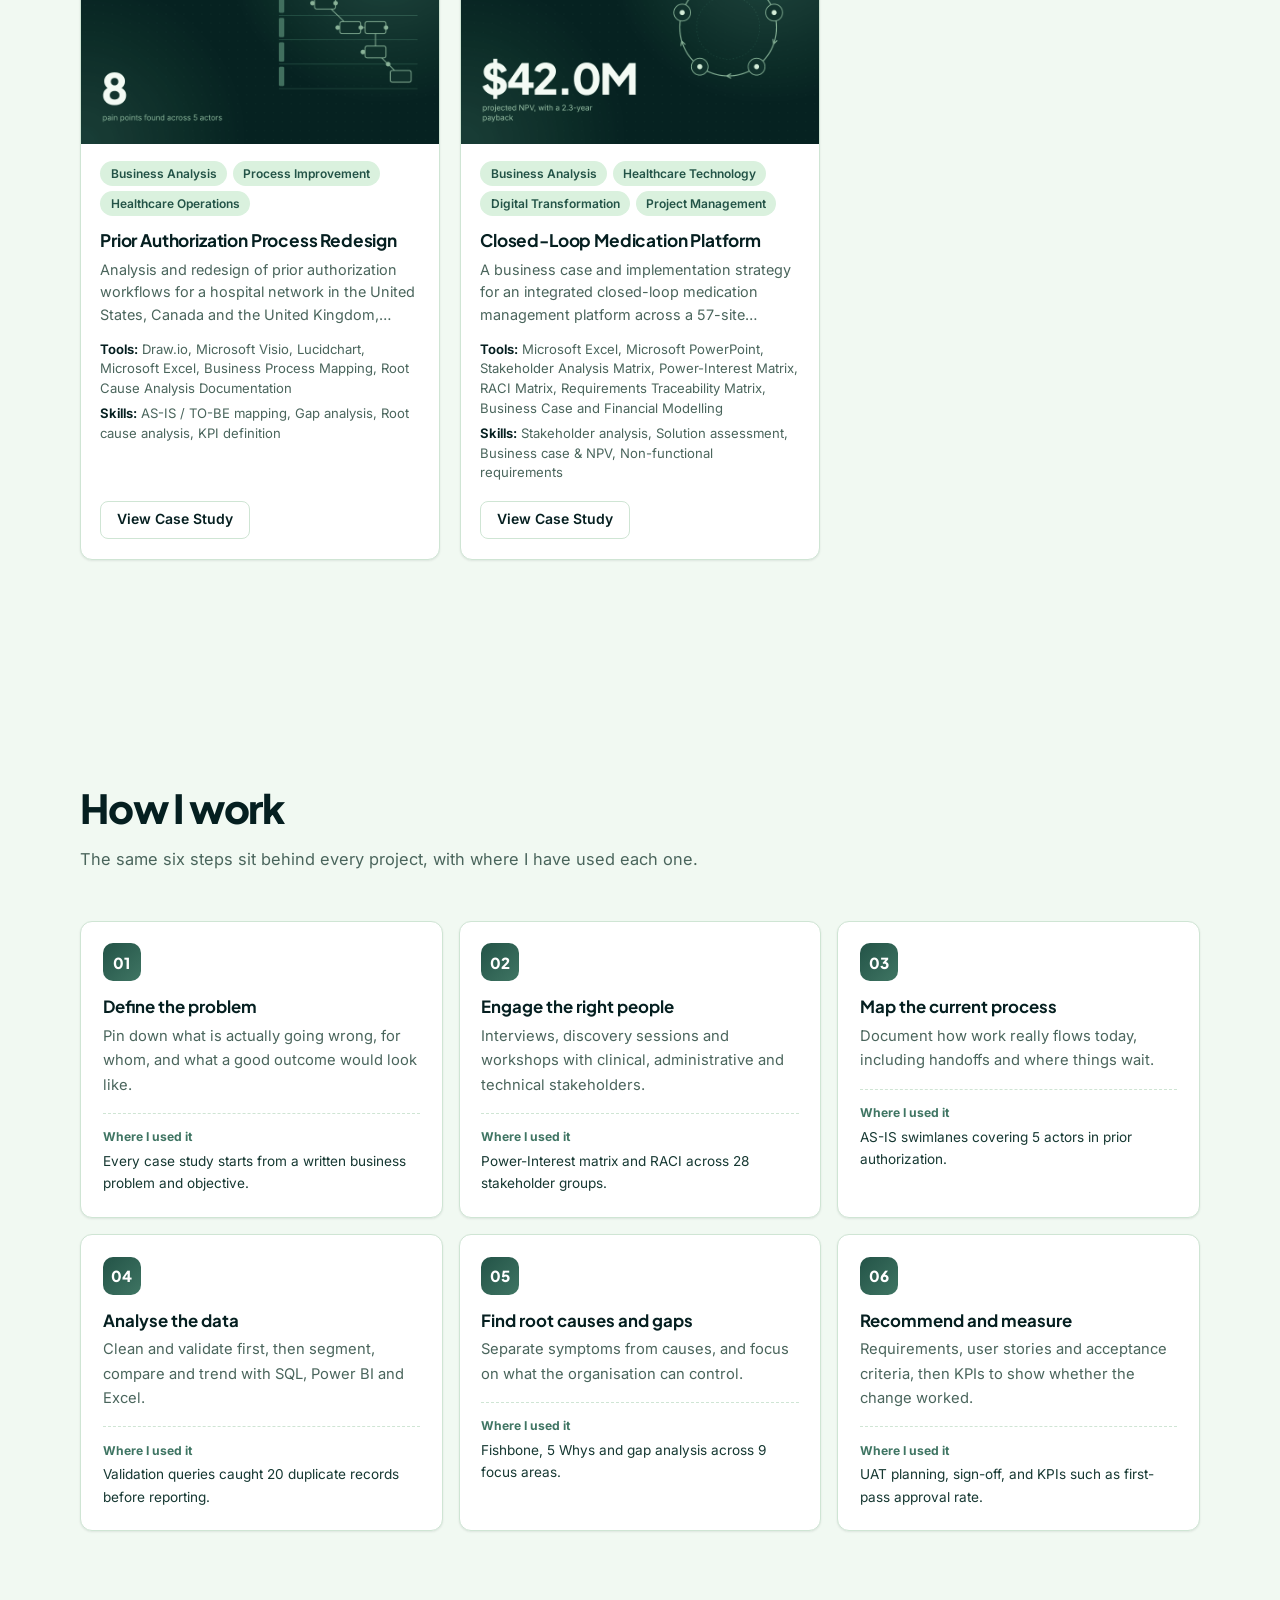
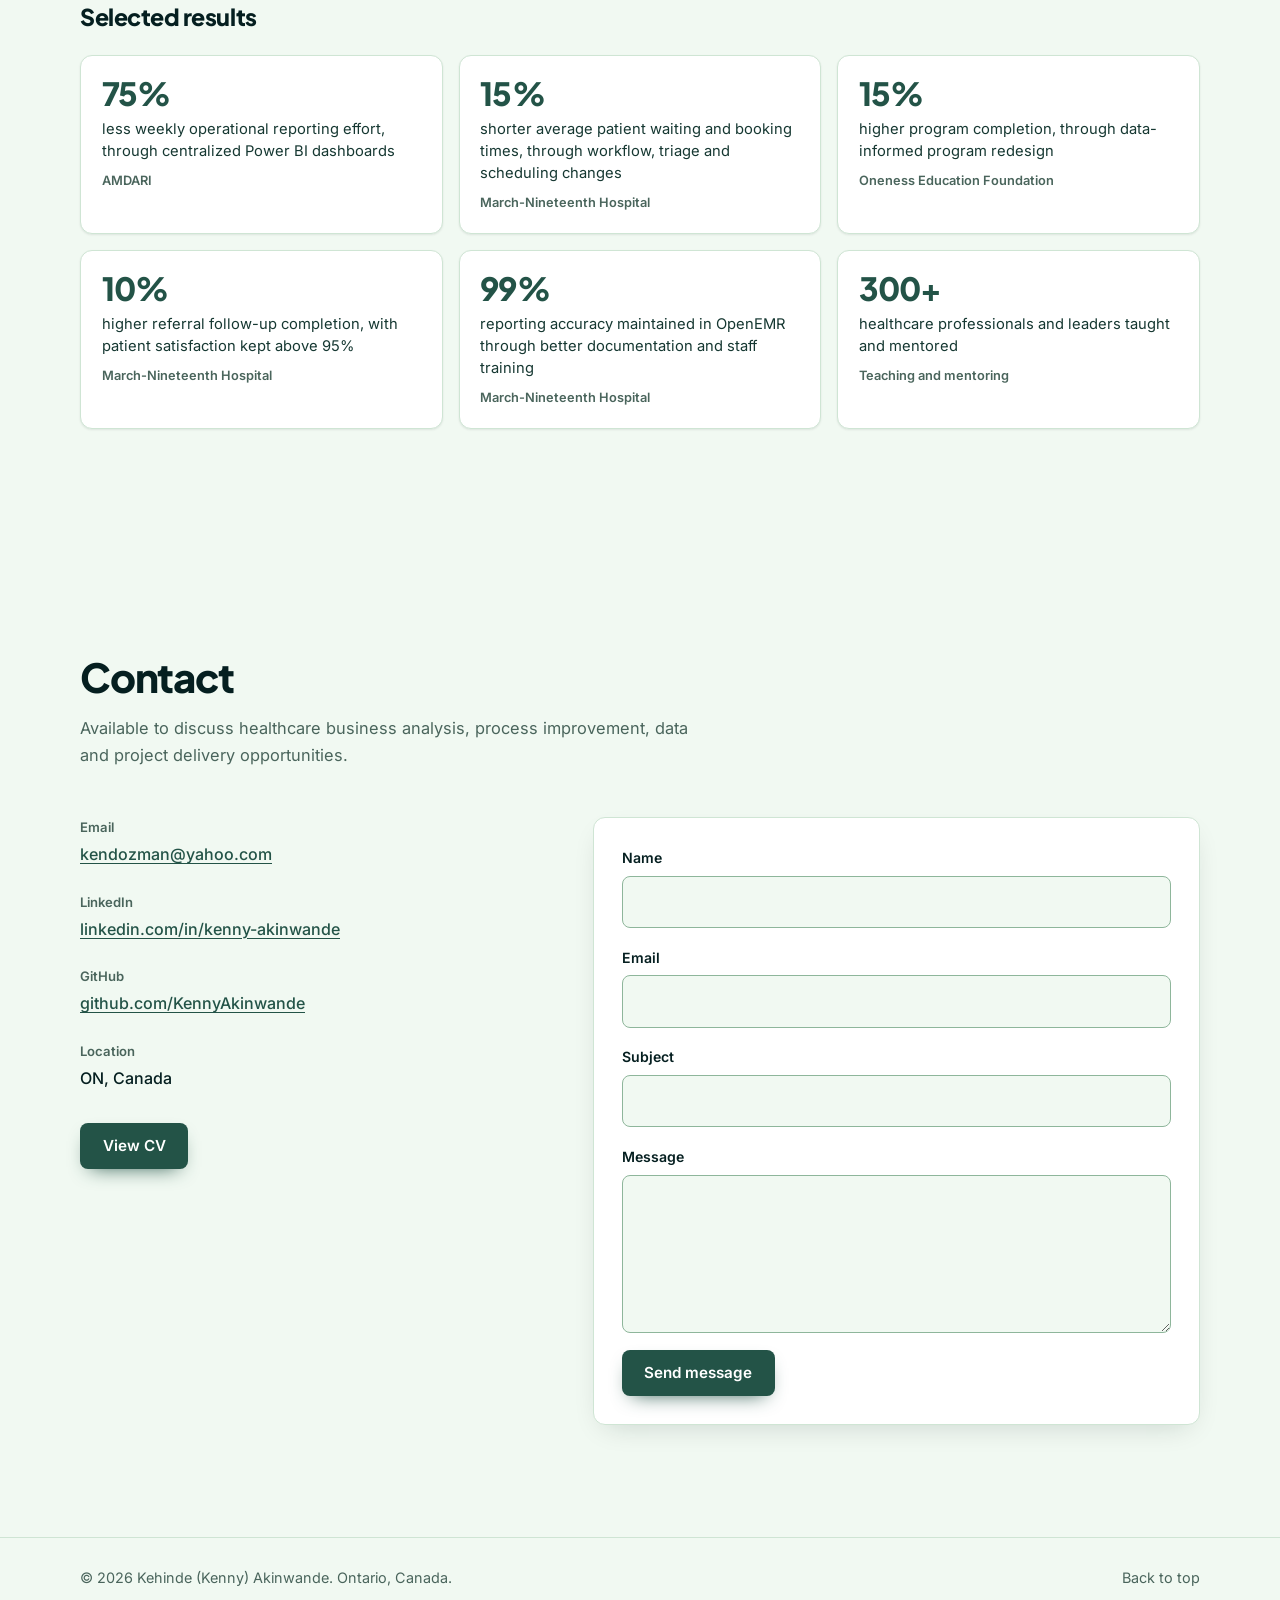
==== commit 8fa4c08c: "Add files via upload" ====
--- a/index.html
+++ b/index.html
@@ -62,11 +62,11 @@
   </script>
 </head>
 
-<body data-page="home">
+<body data-page="home" id="top">
   <a class="skip-link" href="#main">Skip to content</a>
 
   <!-- ============================ NAVIGATION ============================ -->
-  <header class="site-header" id="top">
+  <header class="site-header">
     <nav class="nav container" aria-label="Main">
       <a class="nav__brand" href="#top" data-profile-text="shortName">Kenny Akinwande</a>
 
@@ -78,7 +78,7 @@
           <li><a href="#skills">Skills</a></li>
           <li><a href="#projects">Projects</a></li>
           <li><a href="#contact">Contact</a></li>
-          <li><a data-profile-link="resume" href="assets/documents/resume.pdf" target="_blank" rel="noopener">View CV</a></li>
+          <li><a data-profile-link="resume" href="resume.html">View CV</a></li>
         </ul>
       </div>
 
@@ -136,7 +136,7 @@
 
           <div class="hero__actions">
             <a class="btn btn--primary" href="#projects">View Projects</a>
-            <a class="btn btn--outline" data-profile-link="resume" href="assets/documents/resume.pdf" target="_blank" rel="noopener">View CV</a>
+            <a class="btn btn--outline" data-profile-link="resume" href="resume.html">View CV</a>
           </div>
 
           <ul class="hero__links">
@@ -146,14 +146,17 @@
         </div>
 
         <figure class="portrait">
+          <!-- Ring of words around the photo. The words are set in data.js (heroTags);
+               script.js sizes them so they close into a full circle. -->
+          <svg class="portrait__words" viewBox="0 0 504 504" aria-hidden="true" focusable="false">
+            <defs><path id="portrait-words-path" d="M252,36 a216,216 0 1,1 0,432 a216,216 0 1,1 0,-432 a216,216 0 1,1 0,432 a216,216 0 1,1 0,-432"/></defs>
+            <text class="portrait__words-text"><textPath href="#portrait-words-path">BUSINESS ANALYSIS<tspan class="portrait__sep">&#160;&#160;&#8226;&#160;&#160;</tspan>PROJECT MANAGEMENT<tspan class="portrait__sep">&#160;&#160;&#8226;&#160;&#160;</tspan>DATA &amp; PROCESS IMPROVEMENT<tspan class="portrait__sep">&#160;&#160;&#8226;&#160;&#160;</tspan>CLINICAL RESEARCH<tspan class="portrait__sep">&#160;&#160;&#8226;&#160;&#160;</tspan>HEALTHCARE LEADERSHIP<tspan class="portrait__sep">&#160;&#160;&#8226;&#160;&#160;</tspan></textPath></text>
+          </svg>
           <div class="portrait__ring">
             <!-- EDIT: replace assets/images/profile.jpg to change your photo -->
             <img src="assets/images/profile.jpg" width="864" height="1080" alt="Portrait of Kenny Akinwande" fetchpriority="high">
           </div>
-          <!-- Tags are set in data.js (heroTags) -->
-          <span class="portrait__tag portrait__tag--1" data-hero-tag="0">Business Analysis</span>
-          <span class="portrait__tag portrait__tag--2" data-hero-tag="1">Data &amp; Process Improvement</span>
-          <span class="portrait__tag portrait__tag--3" data-hero-tag="2">Project Management</span>
+          <figcaption class="visually-hidden" data-hero="focus">Focus areas: Business Analysis, Project Management, Data &amp; Process Improvement, Clinical Research, Healthcare Leadership.</figcaption>
         </figure>
       </div>
     </section>
@@ -286,7 +289,7 @@
                 <dd>ON, Canada</dd>
               </div>
             </dl>
-            <a class="btn btn--primary" data-profile-link="resume" href="assets/documents/resume.pdf" target="_blank" rel="noopener">View CV</a>
+            <a class="btn btn--primary" data-profile-link="resume" href="resume.html">View CV</a>
           </div>
 
           <!-- Formspree form. The endpoint is set in assets/js/data.js (formspreeEndpoint).
--- a/assets/css/style.css
+++ b/assets/css/style.css
@@ -301,8 +301,8 @@
 .hero__links { display: flex; gap: 1.25rem; margin-top: clamp(.6rem, 2vh, 1.4rem); list-style: none; font-size: .95rem; font-weight: 500; }
 .hero__links a { text-decoration: underline; }
 
-/* Portrait with gradient ring and floating tags */
-.portrait { position: relative; margin: 0; justify-self: center; width: min(100%, 330px, 46vh); aspect-ratio: 1; }
+/* Portrait with gradient ring, wrapped in a ring of words */
+.portrait { position: relative; margin: 0; justify-self: center; width: min(80%, 330px, 46vh); aspect-ratio: 1; }
 .portrait__ring {
   width: 100%; height: 100%; padding: 7px; border-radius: 50%;
   background: conic-gradient(from 200deg, var(--accent), var(--accent-2), var(--ring-3), var(--accent));
@@ -313,15 +313,18 @@
   object-fit: cover; object-position: 50% 22%;
   border: 6px solid var(--bg); background: var(--surface-2);
 }
-.portrait__tag {
-  position: absolute;
-  padding: .4rem .85rem; border-radius: 999px;
-  background: var(--surface); border: 1px solid var(--line); box-shadow: var(--shadow-md);
-  color: var(--accent); font-size: .8rem; font-weight: 700; white-space: nowrap;
-}
-.portrait__tag--1 { top: 6%; right: -4%; }
-.portrait__tag--2 { top: 56%; left: -14%; color: var(--accent-2); }
-.portrait__tag--3 { bottom: 4%; right: 2%; color: var(--text); }
+/* The words sit on a circle just outside the green ring. The SVG is 26% larger
+   than the photo; script.js sets the text size so the ring closes exactly.
+   Speed: change 80s below (bigger = slower). Remove the animation line to keep it still. */
+.portrait__words {
+  position: absolute; inset: -13%; width: 126%; height: 126%;
+  overflow: visible; pointer-events: none;
+}
+.portrait__words-text {
+  font-family: var(--font-display); font-weight: 700; font-size: 16.1px; letter-spacing: .13em;
+  fill: var(--accent);
+}
+.portrait__sep { fill: var(--accent); fill-opacity: .5; }
 
 /* Skills strip */
 .marquee {
@@ -344,6 +347,40 @@
   -webkit-mask: url("data:image/svg+xml,%3Csvg xmlns='http://www.w3.org/2000/svg' viewBox='0 0 24 24'%3E%3Cpath d='M12 0l2.6 9.4L24 12l-9.4 2.6L12 24l-2.6-9.4L0 12l9.4-2.6z'/%3E%3C/svg%3E") center / contain no-repeat;
   mask: url("data:image/svg+xml,%3Csvg xmlns='http://www.w3.org/2000/svg' viewBox='0 0 24 24'%3E%3Cpath d='M12 0l2.6 9.4L24 12l-9.4 2.6L12 24l-2.6-9.4L0 12l9.4-2.6z'/%3E%3C/svg%3E") center / contain no-repeat;
 }
+
+/* CV viewer: full-screen reader opened by every "View CV" button (built by script.js),
+   and the same page pictures on resume.html */
+.cv-viewer {
+  width: 100%; max-width: none; height: 100%; max-height: none;
+  margin: 0; padding: 0; border: 0; background: transparent; color: var(--text);
+  overflow: hidden;
+}
+.cv-viewer[open] { display: flex; flex-direction: column; }
+.cv-viewer::backdrop { background: rgba(5, 31, 32, .78); }
+.cv-viewer__bar {
+  flex: none; display: flex; align-items: center; justify-content: space-between; gap: 1rem;
+  padding: .7rem var(--gutter); background: var(--surface); border-bottom: 1px solid var(--line);
+}
+.cv-viewer__title { font-family: var(--font-display); font-weight: 700; color: var(--text); }
+.cv-viewer__meta { margin-left: .5rem; font-family: var(--font-body); font-weight: 500; font-size: .875rem; color: var(--muted); }
+.cv-viewer__tools { display: flex; align-items: center; gap: .5rem; flex: none; }
+.cv-viewer__zoom { font-size: 1.25rem; line-height: 1; font-weight: 500; }
+.cv-viewer__zoom:disabled { opacity: .4; cursor: default; }
+.cv-viewer__scroll { flex: 1 1 auto; overflow: auto; overscroll-behavior: contain; padding: 1.5rem var(--gutter) 3rem; }
+.cv-pages {
+  display: grid; gap: 1.25rem; margin-inline: auto;
+  width: calc(100% * var(--cv-zoom, 1)); max-width: calc(920px * var(--cv-zoom, 1));
+}
+.cv-page { margin: 0; background: #fff; border: 1px solid var(--line); border-radius: 6px; box-shadow: var(--shadow-md); overflow: hidden; }
+.cv-page img {
+  display: block; width: 100%; height: auto;
+  pointer-events: none; user-select: none; -webkit-user-select: none; -webkit-user-drag: none; -webkit-touch-callout: none;
+}
+html.cv-open { overflow: hidden; }
+.cv-section { padding-block: clamp(2rem, 5vw, 3.5rem) var(--section-space); }
+.cv-section__head { max-width: 920px; margin: 0 auto 1.5rem; }
+.cv-section__head h1 { font-size: clamp(1.6rem, 1.2rem + 1.6vw, 2.2rem); }
+.cv-section__head p { margin-top: .4rem; color: var(--muted); }
 
 /* Soft light that follows the mouse (added by script.js; mouse devices only).
    Change its colour with --cursor-glow, its size with width/height here. */
@@ -594,13 +631,11 @@
   .marquee__track { animation: marquee 45s linear infinite; }
   .marquee:hover .marquee__track { animation-play-state: paused; }
   .typed__caret { animation: blink 1s steps(1) infinite; }
-  .portrait__tag { animation: float 6s ease-in-out infinite; }
-  .portrait__tag--2 { animation-delay: -2s; }
-  .portrait__tag--3 { animation-delay: -4s; }
+  .portrait__words { animation: spin 80s linear infinite; }
+  .portrait:hover .portrait__words { animation-play-state: paused; }
 }
 @keyframes marquee { to { transform: translateX(-50%); } }
 @keyframes blink { 50% { opacity: 0; } }
-@keyframes float { 50% { transform: translateY(-6px); } }
 @media (prefers-reduced-motion: reduce) {
   *, *::before, *::after { animation-duration: .01ms !important; animation-iteration-count: 1 !important; transition-duration: .01ms !important; }
   .marquee__track { flex-wrap: wrap; width: auto; justify-content: center; }
@@ -647,8 +682,7 @@
 
 @media (max-width: 860px) {
   .hero__inner { grid-template-columns: minmax(0, 1fr); padding-block: 2rem 2.75rem; }
-  .portrait { order: -1; width: min(72vw, 260px); justify-self: start; margin-left: 1.5rem; }
-  .portrait__tag--2 { left: -10%; }
+  .portrait { order: -1; width: min(66vw, 250px); justify-self: center; margin-block: 1.75rem 1.5rem; }
   .about, .contact { grid-template-columns: minmax(0, 1fr); }
 }
 
@@ -658,7 +692,8 @@
   .skills, .projects, .process, .results, .case__meta { grid-template-columns: minmax(0, 1fr); }
   .stats { grid-template-columns: 1fr 1fr; }
   .hero__actions .btn { flex: 1 1 auto; }
-  .portrait__tag { font-size: .72rem; padding: .3rem .7rem; }
+  .cv-viewer__meta { display: none; }
+  .cv-viewer__title { font-size: .95rem; }
   .timeline { padding-left: 1.6rem; }
   .job::before { left: calc(-1.6rem + 1px); }
   .figures { grid-template-columns: 1fr 1fr; }
@@ -667,7 +702,7 @@
 }
 
 @media print {
-  .site-header, .marquee, .form, .hero__actions, .case-nav, .toc, .hero__glow, .cursor-glow, .typed__caret { display: none !important; }
+  .site-header, .marquee, .form, .hero__actions, .case-nav, .toc, .hero__glow, .cursor-glow, .typed__caret, .portrait__words { display: none !important; }
   .first-screen { min-height: 0; }
   .js .reveal { opacity: 1 !important; transform: none !important; }
 }
